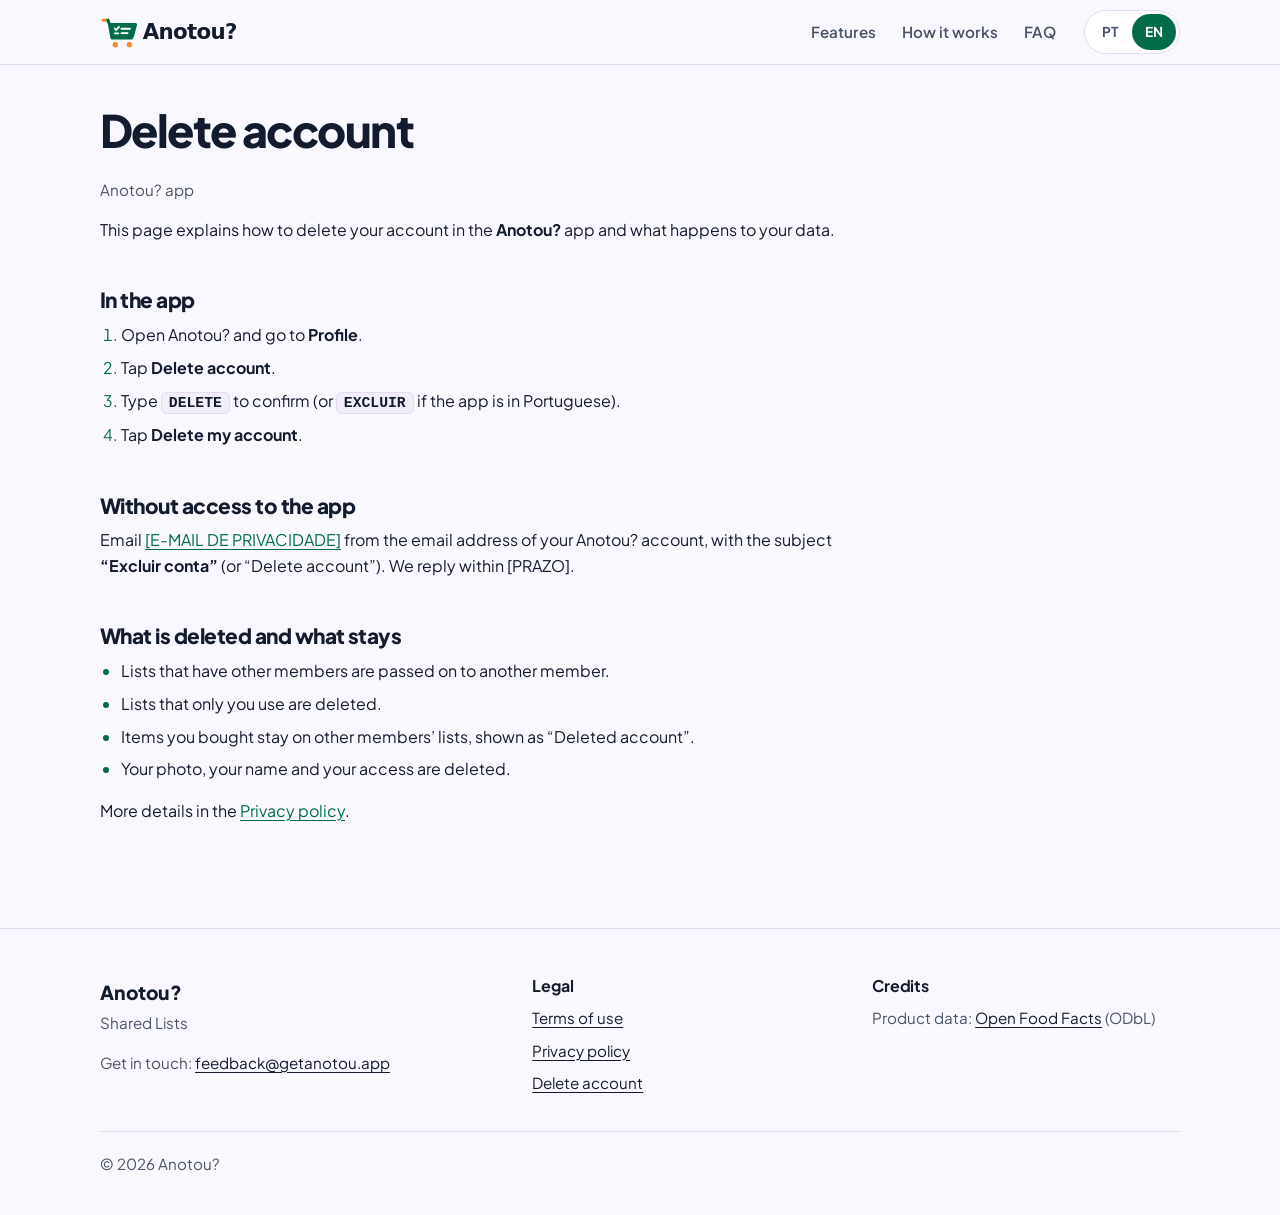
==== delete-account/index.html @ 88dbf1cd "init: first commit" ====
<!doctype html>
<html lang="pt-BR" data-lang="pt"
  data-title-pt="Excluir conta — Anotou?" data-title-en="Delete account — Anotou?"
  data-desc-pt="Como excluir sua conta do app Anotou? e o que acontece com seus dados."
  data-desc-en="How to delete your Anotou? account and what happens to your data.">
<head>
<meta charset="utf-8">
<meta name="viewport" content="width=device-width, initial-scale=1">
<title>Excluir conta — Anotou?</title>
<meta name="description" content="Como excluir sua conta do app Anotou? e o que acontece com seus dados.">
<meta name="color-scheme" content="light dark">
<meta name="theme-color" content="#FAF8FF" media="(prefers-color-scheme: light)">
<meta name="theme-color" content="#0D1322" media="(prefers-color-scheme: dark)">
<link rel="canonical" href="https://getanotou.app/delete-account/">
<link rel="icon" href="/favicon.ico" sizes="any">
<link rel="apple-touch-icon" href="../assets/app-icon.png">

<meta property="og:type" content="website">
<meta property="og:site_name" content="Anotou?">
<meta property="og:url" content="https://getanotou.app/delete-account/">
<meta property="og:title" content="Excluir conta — Anotou?">
<meta property="og:description" content="Como excluir sua conta do app Anotou? e o que acontece com seus dados.">
<meta property="og:image" content="https://getanotou.app/assets/og-image.png">
<meta property="og:image:width" content="1200">
<meta property="og:image:height" content="630">
<meta property="og:image:alt" content="Anotou? — Listas Compartilhadas / Shared Lists">
<meta property="og:locale" content="pt_BR">
<meta property="og:locale:alternate" content="en_US">
<meta name="twitter:card" content="summary_large_image">
<meta name="twitter:title" content="Excluir conta — Anotou?">
<meta name="twitter:description" content="Como excluir sua conta do app Anotou? e o que acontece com seus dados.">
<meta name="twitter:image" content="https://getanotou.app/assets/og-image.png">
<meta name="twitter:image:alt" content="Anotou? — Listas Compartilhadas / Shared Lists">

<link rel="preconnect" href="https://fonts.googleapis.com">
<link rel="preconnect" href="https://fonts.gstatic.com" crossorigin>
<link rel="stylesheet" href="https://fonts.googleapis.com/css2?family=Plus+Jakarta+Sans:wght@400;600;700;800&amp;display=swap">
<link rel="stylesheet" href="../assets/styles.css">
<script src="../assets/i18n.js"></script>
</head>
<body>
<a class="skip" href="#main"><span lang="pt-BR">Pular para o conteúdo</span><span lang="en">Skip to content</span></a>
<header class="site-header">
  <div class="wrap header-inner">
    <a class="brand" href="/" data-ph="logo">
      <picture>
        <source srcset="../assets/logo-dark.svg" media="(prefers-color-scheme: dark)">
        <img src="../assets/logo.svg" alt="Anotou?" width="140" height="36">
      </picture>
      <span class="brand-text">Anotou?</span>
    </a>
    <nav class="site-nav" aria-label="Menu" data-label-pt="Menu principal" data-label-en="Main menu">
      <ul>
        <li><a href="/#recursos"><span lang="pt-BR">Recursos</span><span lang="en">Features</span></a></li>
        <li><a href="/#como-funciona"><span lang="pt-BR">Como funciona</span><span lang="en">How it works</span></a></li>
        <li><a href="/#perguntas"><span lang="pt-BR">Perguntas</span><span lang="en">FAQ</span></a></li>
      </ul>
    </nav>
    <div class="lang-toggle" role="group" aria-label="Idioma / Language" data-label-pt="Idioma" data-label-en="Language">
      <button type="button" data-set-lang="pt" aria-pressed="true" title="Português (Brasil)">PT</button>
      <button type="button" data-set-lang="en" aria-pressed="false" title="English (US)">EN</button>
    </div>
  </div>
</header>

<main id="main" class="legal">
  <div class="wrap">
    <article class="prose" lang="pt-BR">
<h1>Excluir conta</h1>
<p class="meta">App Anotou?</p>
<p>Esta página explica como excluir sua conta do app <strong>Anotou?</strong> e o que acontece com seus dados.</p>

<h2>Pelo app</h2>
<ol>
  <li>Abra o Anotou? e vá em <strong>Perfil</strong>.</li>
  <li>Toque em <strong>Excluir conta</strong>.</li>
  <li>Digite <span class="kbd">EXCLUIR</span> para confirmar (ou <span class="kbd">DELETE</span>, se o app estiver em inglês).</li>
  <li>Toque em <strong>Excluir minha conta</strong>.</li>
</ol>

<h2>Sem acesso ao app</h2>
<p>Envie um e-mail para <a href="mailto:[E-MAIL DE PRIVACIDADE]?subject=Excluir%20conta">[E-MAIL DE PRIVACIDADE]</a> a partir do e-mail da sua conta no Anotou?, com o assunto <strong>“Excluir conta”</strong>. Respondemos em até [PRAZO].</p>

<h2>O que é apagado e o que fica</h2>
<ul>
  <li>As listas que têm outros membros passam para outro membro.</li>
  <li>As listas que só você usa são apagadas.</li>
  <li>Os itens que você comprou continuam nas listas dos outros membros, identificados como “Conta excluída”.</li>
  <li>Sua foto, seu nome e seu acesso são apagados.</li>
</ul>
<p>Mais detalhes na <a href="/privacy/">Política de privacidade</a>.</p>
    </article>
    <article class="prose" lang="en">
<h1>Delete account</h1>
<p class="meta">Anotou? app</p>
<p>This page explains how to delete your account in the <strong>Anotou?</strong> app and what happens to your data.</p>

<h2>In the app</h2>
<ol>
  <li>Open Anotou? and go to <strong>Profile</strong>.</li>
  <li>Tap <strong>Delete account</strong>.</li>
  <li>Type <span class="kbd">DELETE</span> to confirm (or <span class="kbd">EXCLUIR</span> if the app is in Portuguese).</li>
  <li>Tap <strong>Delete my account</strong>.</li>
</ol>

<h2>Without access to the app</h2>
<p>Email <a href="mailto:[E-MAIL DE PRIVACIDADE]?subject=Excluir%20conta">[E-MAIL DE PRIVACIDADE]</a> from the email address of your Anotou? account, with the subject <strong>“Excluir conta”</strong> (or “Delete account”). We reply within [PRAZO].</p>

<h2>What is deleted and what stays</h2>
<ul>
  <li>Lists that have other members are passed on to another member.</li>
  <li>Lists that only you use are deleted.</li>
  <li>Items you bought stay on other members’ lists, shown as “Deleted account”.</li>
  <li>Your photo, your name and your access are deleted.</li>
</ul>
<p>More details in the <a href="../privacy/index.html">Privacy policy</a>.</p>
    </article>
  </div>
</main>
<footer class="site-footer">
  <div class="wrap">
    <div class="footer-grid">
      <div>
        <p class="footer-brand">Anotou?</p>
        <p><span lang="pt-BR">Listas Compartilhadas</span><span lang="en">Shared Lists</span></p>
        <p><span lang="pt-BR">Fale com a gente:</span><span lang="en">Get in touch:</span> <a href="mailto:feedback@getanotou.app">feedback@getanotou.app</a></p>
      </div>
      <nav aria-label="Legal" data-label-pt="Documentos" data-label-en="Legal">
        <h2><span lang="pt-BR">Documentos</span><span lang="en">Legal</span></h2>
        <ul>
          <li><a href="../terms/index.html"><span lang="pt-BR">Termos de uso</span><span lang="en">Terms of use</span></a></li>
          <li><a href="../privacy/index.html"><span lang="pt-BR">Política de privacidade</span><span lang="en">Privacy policy</span></a></li>
          <li><a href="../delete-account/index.html"><span lang="pt-BR">Excluir conta</span><span lang="en">Delete account</span></a></li>
        </ul>
      </nav>
      <div>
        <h2><span lang="pt-BR">Créditos</span><span lang="en">Credits</span></h2>
        <p><span lang="pt-BR">Dados de produtos:</span><span lang="en">Product data:</span> <a href="https://openfoodfacts.org" rel="noopener">Open Food Facts</a> (ODbL)</p>
      </div>
    </div>
    <div class="footer-bottom">
      <p>© 2026 Anotou?</p>
    </div>
  </div>
</footer>
</body>
</html>
---- assets/styles.css ----
/* Anotou? — estilos do site (getanotou.app). CSS puro, mobile primeiro. */

:root {
  --primary: #006C49;
  --primary-light: #10B981;
  --primary-soft: #DDF3E9;
  --secondary: #9D4300;
  --secondary-soft: #FBE8DA;
  /* Laranja do logo (alça e rodas do carrinho): ajuste para o tom exato do SVG. */
  --accent: #F28C28;
  --accent-soft: #FDEBD6;
  --bg: #FAF8FF;
  --surface: #FFFFFF;
  --surface-2: #F2EFFB;
  --text: #131B2E;
  --muted: #4A5468;
  --border: #E1DDEE;
  --on-primary: #FFFFFF;
  --link: #006C49;
  --focus: #9D4300;
  --header-bg: rgba(250, 248, 255, 0.9);
  --shadow: 0 2px 4px rgba(19, 27, 46, 0.05), 0 18px 40px rgba(0, 108, 73, 0.12);
  --font: "Plus Jakarta Sans", system-ui, -apple-system, "Segoe UI", Roboto, "Helvetica Neue", Arial, sans-serif;
  color-scheme: light dark;
}

@media (prefers-color-scheme: dark) {
  :root {
    --primary: #34D399;
    --primary-light: #10B981;
    --primary-soft: #123A2D;
    --secondary: #FFB68A;
    --secondary-soft: #3A2417;
    --accent-soft: #3B2A14;
    --bg: #0D1322;
    --surface: #151C2E;
    --surface-2: #1A2236;
    --text: #EEF0F8;
    --muted: #AAB3C8;
    --border: #283149;
    --on-primary: #04261A;
    --link: #5EE0AE;
    --focus: #FFB68A;
    --header-bg: rgba(13, 19, 34, 0.9);
    --shadow: 0 2px 4px rgba(0, 0, 0, 0.3), 0 18px 40px rgba(0, 0, 0, 0.4);
  }
}

/* ---------- Base ---------- */
*, *::before, *::after { box-sizing: border-box; }
html { -webkit-text-size-adjust: 100%; text-size-adjust: 100%; }
@media (prefers-reduced-motion: no-preference) { html { scroll-behavior: smooth; } }
body {
  margin: 0;
  font-family: var(--font);
  font-size: 1rem;
  line-height: 1.6;
  color: var(--text);
  background: var(--bg);
  -webkit-font-smoothing: antialiased;
}
img { max-width: 100%; height: auto; display: block; }
a { color: var(--link); text-underline-offset: 0.18em; }
a:hover { text-decoration-thickness: 2px; }
:focus-visible { outline: 3px solid var(--focus); outline-offset: 3px; border-radius: 6px; }
h1, h2, h3 { line-height: 1.12; letter-spacing: -0.025em; margin: 0 0 0.5em; }
p { margin: 0 0 1em; }

/* ---------- Idioma: o JS define html[data-lang]; sem JS, fica o português ---------- */
html[data-lang="en"] body [lang="pt-BR"] { display: none !important; }
html:not([data-lang="en"]) body [lang="en"] { display: none !important; }

.wrap { width: 100%; max-width: 1120px; margin-inline: auto; padding-inline: 20px; }
.skip {
  position: absolute; left: 12px; top: -100px; z-index: 100;
  background: var(--primary); color: var(--on-primary);
  padding: 10px 16px; border-radius: 10px; font-weight: 700; text-decoration: none;
}
.skip:focus { top: 12px; }

/* Imagem ainda não colocada: esconde o ícone de imagem quebrada */
[data-ph].is-missing img { display: none; }

/* ---------- Topo ---------- */
.site-header {
  position: sticky; top: 0; z-index: 50;
  background: var(--header-bg);
  -webkit-backdrop-filter: saturate(160%) blur(12px);
  backdrop-filter: saturate(160%) blur(12px);
  border-bottom: 1px solid var(--border);
}
.header-inner { display: flex; flex-wrap: wrap; align-items: center; gap: 4px 16px; min-height: 64px; padding-block: 10px; }
.brand {
  display: inline-flex; align-items: center; gap: 8px; margin-right: auto;
  color: var(--text); text-decoration: none; font-weight: 800; font-size: 1.3rem; letter-spacing: -0.02em;
}
.brand img { height: 36px; width: auto; }
.brand-text { display: none; }
.brand.is-missing .brand-text { display: inline; }
.site-nav { order: 3; width: 100%; overflow-x: auto; }
.site-nav ul { display: flex; gap: 2px; list-style: none; margin: 0; padding: 0; }
.site-nav a {
  display: block; padding: 8px 12px; border-radius: 999px;
  color: var(--muted); font-weight: 600; font-size: 0.95rem; text-decoration: none; white-space: nowrap;
}
@media (max-width: 759px) { .site-nav ul { margin-left: -10px; } .site-nav a { padding: 8px 10px; font-size: 0.9rem; } }
.site-nav a:hover { color: var(--text); background: var(--surface-2); }
@media (min-width: 760px) {
  .brand { margin-right: 0; }
  .site-nav { order: 0; width: auto; margin-left: auto; }
}
.lang-toggle { display: inline-flex; padding: 3px; border: 1px solid var(--border); border-radius: 999px; background: var(--surface); }
.lang-toggle button {
  appearance: none; border: 0; background: transparent; cursor: pointer;
  font: inherit; font-weight: 700; font-size: 0.85rem; color: var(--muted);
  min-width: 44px; min-height: 36px; padding: 6px 12px; border-radius: 999px;
}
.lang-toggle button[aria-pressed="true"] { background: var(--primary); color: var(--on-primary); }

/* ---------- Herói ---------- */
.hero { padding-block: 40px 64px; overflow: hidden; }
.hero-grid { display: grid; gap: 48px; align-items: center; }
@media (min-width: 900px) {
  .hero { padding-block: 72px 104px; }
  .hero-grid { grid-template-columns: 1.15fr 0.85fr; }
}
.tagline {
  display: inline-flex; align-items: center; gap: 10px; margin: 0 0 20px;
  font-weight: 700; color: var(--secondary);
}
.tagline::before { content: ""; width: 10px; height: 10px; border-radius: 50%; background: var(--accent); }
.hero h1 { font-size: clamp(2.3rem, 7vw, 4.1rem); font-weight: 800; letter-spacing: -0.04em; max-width: 14ch; }
.lead { font-size: clamp(1.05rem, 2.2vw, 1.25rem); color: var(--muted); max-width: 34em; }
.badges { display: flex; flex-wrap: wrap; gap: 12px; list-style: none; padding: 0; margin: 32px 0 0; }
.badge {
  display: flex; flex-direction: column; justify-content: center;
  min-width: 172px; padding: 10px 18px; line-height: 1.25;
  border: 1.5px dashed var(--border); border-radius: 14px; background: var(--surface); color: var(--muted);
  cursor: default; user-select: none;
}
.badge small { font-size: 0.78rem; font-weight: 600; }
.badge strong { font-size: 1.15rem; font-weight: 800; color: var(--muted); }
.hero-visual { position: relative; display: flex; justify-content: center; isolation: isolate; }
.hero-visual::before {
  content: ""; position: absolute; z-index: -1; inset: 6% -10%;
  background: radial-gradient(closest-side, var(--primary-soft), transparent);
}

/* ---------- Capturas de tela ---------- */
.shot {
  width: 100%; max-width: 300px; margin-inline: auto;
  border-radius: 34px; overflow: hidden;
  background: var(--surface); border: 1px solid var(--border); box-shadow: var(--shadow);
}
.shot img { width: 100%; }
.shot.is-missing {
  aspect-ratio: 9 / 19.5; display: grid; place-items: center;
  background: var(--surface-2); border: 2px dashed var(--border); box-shadow: none;
}
.shot.is-missing::after { content: attr(data-ph); padding: 16px; font-size: 0.8rem; color: var(--muted); text-align: center; word-break: break-all; }
.shot-figure { margin: 0; }
.shot-figure figcaption { margin-top: 14px; text-align: center; font-weight: 600; color: var(--muted); font-size: 0.95rem; }

/* ---------- Seções ---------- */
.section { padding-block: 64px; }
@media (min-width: 900px) { .section { padding-block: 96px; } }
.section-tint { background: var(--surface-2); }
section[id] { scroll-margin-top: 120px; }
.section-head { max-width: 38rem; margin-bottom: 44px; }
.section-head h2 { font-size: clamp(1.8rem, 4.4vw, 2.6rem); font-weight: 800; }
.section-head p { font-size: 1.1rem; color: var(--muted); margin: 0; }

/* Recursos: lista em duas colunas, sem caixas */
.features-layout { display: grid; gap: 64px; }
.features { list-style: none; margin: 0; padding: 0; display: grid; gap: 0 40px; }
@media (min-width: 640px) { .features { grid-template-columns: 1fr 1fr; } }
.feature { display: grid; grid-template-columns: 44px 1fr; gap: 16px; padding-block: 22px; border-top: 1px solid var(--border); }
.feature h3 { font-size: 1.08rem; font-weight: 700; margin-bottom: 0.3em; letter-spacing: -0.01em; }
.feature p { color: var(--muted); margin: 0; }
.icon {
  display: inline-grid; place-items: center; width: 44px; height: 44px; border-radius: 12px;
  background: var(--primary-soft); color: var(--primary);
}
.icon svg { width: 22px; height: 22px; }
.feature-shots { display: grid; gap: 40px; grid-template-columns: repeat(auto-fit, minmax(220px, 280px)); justify-content: center; }

/* Como funciona: sequência numerada */
.steps { list-style: none; margin: 0; padding: 0; display: grid; gap: 32px; counter-reset: step; }
@media (min-width: 820px) { .steps { grid-template-columns: repeat(3, 1fr); gap: 40px; } }
.step { counter-increment: step; }
.step::before {
  content: counter(step); display: grid; place-items: center; width: 52px; height: 52px; margin-bottom: 20px;
  border-radius: 50%; background: var(--accent); color: #131B2E; font-weight: 800; font-size: 1.35rem;
}
.step h3 { font-size: 1.25rem; font-weight: 800; }
.step p { color: var(--muted); margin: 0; }

/* Ocasiões: três blocos com cores próprias */
.occasions { list-style: none; margin: 0; padding: 0; display: grid; gap: 16px; }
@media (min-width: 820px) { .occasions { grid-template-columns: repeat(3, 1fr); } }
.occasion { padding: 28px; border-radius: 24px; }
.occasion:nth-child(1) { background: var(--secondary-soft); }
.occasion:nth-child(2) { background: var(--accent-soft); }
.occasion:nth-child(3) { background: var(--primary-soft); }
.occasion .icon { background: var(--surface); margin-bottom: 18px; }
.occasion:nth-child(1) .icon { color: var(--secondary); }
.occasion h3 { font-size: 1.3rem; font-weight: 800; }
.occasion p { margin: 0; color: var(--text); }

/* Em breve */
.soon { display: grid; gap: 24px; padding: 28px; border: 1.5px dashed var(--border); border-radius: 24px; }
@media (min-width: 820px) { .soon { grid-template-columns: 0.8fr 1fr 1fr; align-items: start; padding: 36px; } }
.soon h2 { font-size: 1.5rem; font-weight: 800; margin: 0 0 0.3em; }
.soon-intro p { color: var(--muted); margin: 0; }
.soon-item { display: grid; grid-template-columns: 44px 1fr; gap: 16px; }
.soon-item .icon { background: var(--surface-2); color: var(--muted); }
.soon-item h3 { font-size: 1.05rem; font-weight: 700; margin-bottom: 0.25em; }
.soon-item p { color: var(--muted); margin: 0; }

/* Perguntas frequentes */
.faq { max-width: 46rem; border-top: 1px solid var(--border); }
.faq details { border-bottom: 1px solid var(--border); }
.faq summary {
  position: relative; cursor: pointer; list-style: none;
  padding: 20px 44px 20px 0; font-weight: 700; font-size: 1.08rem;
}
.faq summary::-webkit-details-marker { display: none; }
.faq summary::after {
  content: ""; position: absolute; right: 10px; top: 50%; width: 10px; height: 10px;
  border-right: 2px solid currentColor; border-bottom: 2px solid currentColor;
  transform: translateY(-70%) rotate(45deg);
}
@media (prefers-reduced-motion: no-preference) { .faq summary::after { transition: transform 0.2s ease; } }
.faq details[open] summary::after { transform: translateY(-30%) rotate(-135deg); }
.faq .answer { padding: 0 0 22px; color: var(--muted); }
.faq .answer p { margin: 0; }

/* ---------- Rodapé ---------- */
.site-footer { border-top: 1px solid var(--border); padding-block: 48px 40px; font-size: 0.95rem; color: var(--muted); }
.footer-grid { display: grid; gap: 32px; }
@media (min-width: 760px) { .footer-grid { grid-template-columns: 1.3fr 1fr 1fr; } }
.footer-brand { font-weight: 800; font-size: 1.2rem; color: var(--text); margin: 0 0 4px; }
.site-footer h2 { font-size: 1rem; font-weight: 700; color: var(--text); margin: 0 0 12px; letter-spacing: -0.01em; }
.site-footer ul { list-style: none; margin: 0; padding: 0; display: grid; gap: 8px; }
.site-footer a { color: var(--text); }
.footer-bottom {
  display: flex; flex-wrap: wrap; justify-content: space-between; gap: 8px 24px;
  margin-top: 36px; padding-top: 20px; border-top: 1px solid var(--border);
}
.footer-bottom p { margin: 0; }

/* ---------- Páginas de texto (privacidade, termos, exclusão) ---------- */
.legal { padding-block: 40px 88px; }
.prose { max-width: 46rem; }
.prose h1 { font-size: clamp(2rem, 5vw, 2.8rem); font-weight: 800; letter-spacing: -0.035em; }
.prose h2 { font-size: 1.3rem; font-weight: 800; margin-top: 2.2em; }
.prose h3 { font-size: 1.08rem; font-weight: 700; margin-top: 1.6em; }
.prose ul, .prose ol { padding-left: 1.3em; margin: 0 0 1em; }
.prose li { margin-bottom: 0.45em; }
.prose li::marker { color: var(--primary); }
.meta { color: var(--muted); font-size: 0.95rem; }
.callout { margin: 1.5em 0; padding: 18px 20px; border-radius: 14px; background: var(--surface-2); border-left: 4px solid var(--primary); }
.callout p:last-child { margin-bottom: 0; }
.kbd {
  font-family: ui-monospace, SFMono-Regular, Menlo, Consolas, monospace; font-weight: 700; font-size: 0.92em;
  padding: 2px 7px; border-radius: 6px; background: var(--surface-2); border: 1px solid var(--border);
}

/* ---------- 404 ---------- */
.notfound { min-height: 62vh; display: grid; place-items: center; text-align: center; padding-block: 64px; }
.notfound .big { font-size: clamp(4.5rem, 16vw, 8rem); font-weight: 800; letter-spacing: -0.05em; line-height: 1; color: var(--primary); margin: 0 0 12px; }
.notfound p { color: var(--muted); }
.btn {
  display: inline-flex; align-items: center; justify-content: center; min-height: 48px; padding: 12px 24px;
  border-radius: 999px; background: var(--primary); color: var(--on-primary); font-weight: 700; text-decoration: none;
}
.btn:hover { text-decoration: underline; }
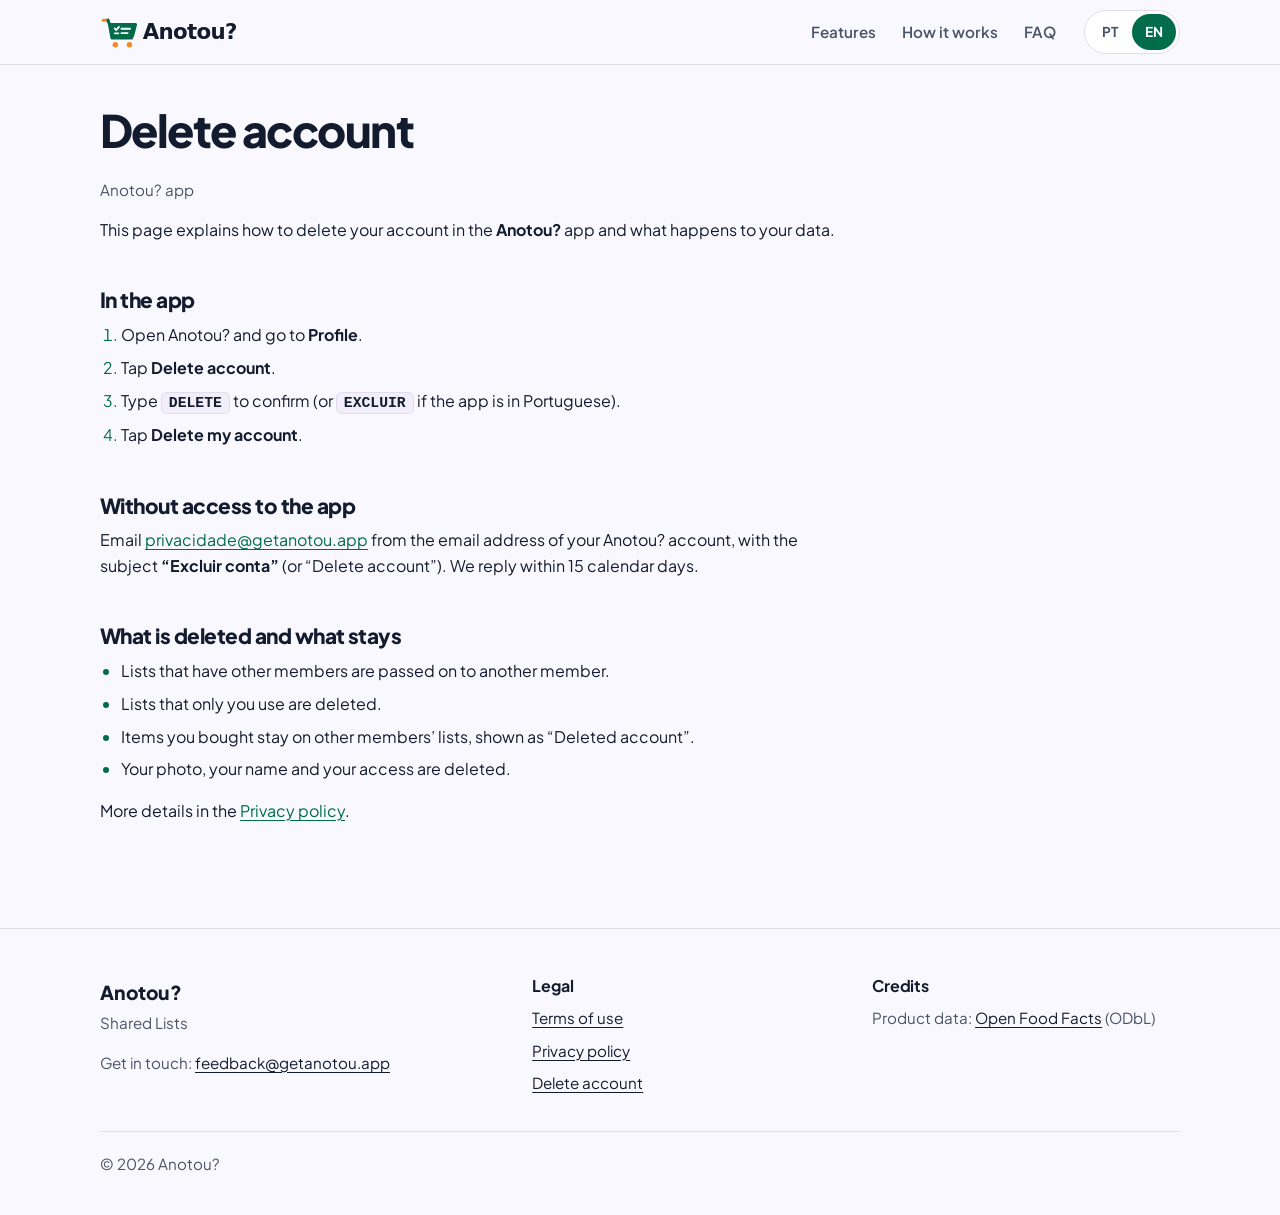
==== commit 8955e873: "feat: new updates" ====
--- a/delete-account/index.html
+++ b/delete-account/index.html
@@ -12,7 +12,7 @@
 <meta name="theme-color" content="#FAF8FF" media="(prefers-color-scheme: light)">
 <meta name="theme-color" content="#0D1322" media="(prefers-color-scheme: dark)">
 <link rel="canonical" href="https://getanotou.app/delete-account/">
-<link rel="icon" href="/favicon.ico" sizes="any">
+<link rel="icon" href="../favicon.ico" sizes="any">
 <link rel="apple-touch-icon" href="../assets/app-icon.png">
 
 <meta property="og:type" content="website">
@@ -42,18 +42,18 @@
 <a class="skip" href="#main"><span lang="pt-BR">Pular para o conteúdo</span><span lang="en">Skip to content</span></a>
 <header class="site-header">
   <div class="wrap header-inner">
-    <a class="brand" href="/" data-ph="logo">
+    <a class="brand" href="../" data-ph="logo">
       <picture>
         <source srcset="../assets/logo-dark.svg" media="(prefers-color-scheme: dark)">
-        <img src="../assets/logo.svg" alt="Anotou?" width="140" height="36">
+        <img src="../assets/logo.svg" alt="Anotou?" width="152" height="36">
       </picture>
       <span class="brand-text">Anotou?</span>
     </a>
     <nav class="site-nav" aria-label="Menu" data-label-pt="Menu principal" data-label-en="Main menu">
       <ul>
-        <li><a href="/#recursos"><span lang="pt-BR">Recursos</span><span lang="en">Features</span></a></li>
-        <li><a href="/#como-funciona"><span lang="pt-BR">Como funciona</span><span lang="en">How it works</span></a></li>
-        <li><a href="/#perguntas"><span lang="pt-BR">Perguntas</span><span lang="en">FAQ</span></a></li>
+        <li><a href="../#features"><span lang="pt-BR">Recursos</span><span lang="en">Features</span></a></li>
+        <li><a href="../#how-it-works"><span lang="pt-BR">Como funciona</span><span lang="en">How it works</span></a></li>
+        <li><a href="../#faq"><span lang="pt-BR">Perguntas</span><span lang="en">FAQ</span></a></li>
       </ul>
     </nav>
     <div class="lang-toggle" role="group" aria-label="Idioma / Language" data-label-pt="Idioma" data-label-en="Language">
@@ -79,7 +79,7 @@
 </ol>
 
 <h2>Sem acesso ao app</h2>
-<p>Envie um e-mail para <a href="mailto:[E-MAIL DE PRIVACIDADE]?subject=Excluir%20conta">[E-MAIL DE PRIVACIDADE]</a> a partir do e-mail da sua conta no Anotou?, com o assunto <strong>“Excluir conta”</strong>. Respondemos em até [PRAZO].</p>
+<p>Envie um e-mail para <a href="mailto:privacidade@getanotou.app?subject=Excluir%20conta">privacidade@getanotou.app</a> a partir do e-mail da sua conta no Anotou?, com o assunto <strong>“Excluir conta”</strong>. Respondemos em até 15 dias corridos.</p>
 
 <h2>O que é apagado e o que fica</h2>
 <ul>
@@ -88,7 +88,7 @@
   <li>Os itens que você comprou continuam nas listas dos outros membros, identificados como “Conta excluída”.</li>
   <li>Sua foto, seu nome e seu acesso são apagados.</li>
 </ul>
-<p>Mais detalhes na <a href="/privacy/">Política de privacidade</a>.</p>
+<p>Mais detalhes na <a href="../privacy/">Política de privacidade</a>.</p>
     </article>
     <article class="prose" lang="en">
 <h1>Delete account</h1>
@@ -104,7 +104,7 @@
 </ol>
 
 <h2>Without access to the app</h2>
-<p>Email <a href="mailto:[E-MAIL DE PRIVACIDADE]?subject=Excluir%20conta">[E-MAIL DE PRIVACIDADE]</a> from the email address of your Anotou? account, with the subject <strong>“Excluir conta”</strong> (or “Delete account”). We reply within [PRAZO].</p>
+<p>Email <a href="mailto:privacidade@getanotou.app?subject=Excluir%20conta">privacidade@getanotou.app</a> from the email address of your Anotou? account, with the subject <strong>“Excluir conta”</strong> (or “Delete account”). We reply within 15 calendar days.</p>
 
 <h2>What is deleted and what stays</h2>
 <ul>
@@ -113,7 +113,7 @@
   <li>Items you bought stay on other members’ lists, shown as “Deleted account”.</li>
   <li>Your photo, your name and your access are deleted.</li>
 </ul>
-<p>More details in the <a href="../privacy/index.html">Privacy policy</a>.</p>
+<p>More details in the <a href="../privacy/">Privacy policy</a>.</p>
     </article>
   </div>
 </main>
@@ -128,9 +128,9 @@
       <nav aria-label="Legal" data-label-pt="Documentos" data-label-en="Legal">
         <h2><span lang="pt-BR">Documentos</span><span lang="en">Legal</span></h2>
         <ul>
-          <li><a href="../terms/index.html"><span lang="pt-BR">Termos de uso</span><span lang="en">Terms of use</span></a></li>
-          <li><a href="../privacy/index.html"><span lang="pt-BR">Política de privacidade</span><span lang="en">Privacy policy</span></a></li>
-          <li><a href="../delete-account/index.html"><span lang="pt-BR">Excluir conta</span><span lang="en">Delete account</span></a></li>
+          <li><a href="../terms/"><span lang="pt-BR">Termos de uso</span><span lang="en">Terms of use</span></a></li>
+          <li><a href="../privacy/"><span lang="pt-BR">Política de privacidade</span><span lang="en">Privacy policy</span></a></li>
+          <li><a href="../delete-account/"><span lang="pt-BR">Excluir conta</span><span lang="en">Delete account</span></a></li>
         </ul>
       </nav>
       <div>
--- a/assets/styles.css
+++ b/assets/styles.css
@@ -1,4 +1,4 @@
-/* Anotou? — estilos do site (getanotou.app). CSS puro, mobile primeiro. */
+/* Anotou? — site styles (getanotou.app). Plain CSS, mobile first. */
 
 :root {
   --primary: #006C49;
@@ -6,7 +6,7 @@
   --primary-soft: #DDF3E9;
   --secondary: #9D4300;
   --secondary-soft: #FBE8DA;
-  /* Laranja do logo (alça e rodas do carrinho): ajuste para o tom exato do SVG. */
+  /* Logo orange (cart handle and wheels): adjust to the exact SVG tone. */
   --accent: #F28C28;
   --accent-soft: #FDEBD6;
   --bg: #FAF8FF;
@@ -66,7 +66,7 @@
 h1, h2, h3 { line-height: 1.12; letter-spacing: -0.025em; margin: 0 0 0.5em; }
 p { margin: 0 0 1em; }
 
-/* ---------- Idioma: o JS define html[data-lang]; sem JS, fica o português ---------- */
+/* ---------- Language: JS sets html[data-lang]; without JS, Portuguese is shown ---------- */
 html[data-lang="en"] body [lang="pt-BR"] { display: none !important; }
 html:not([data-lang="en"]) body [lang="en"] { display: none !important; }
 
@@ -78,10 +78,10 @@
 }
 .skip:focus { top: 12px; }
 
-/* Imagem ainda não colocada: esconde o ícone de imagem quebrada */
+/* Image not added yet: hide the broken-image icon */
 [data-ph].is-missing img { display: none; }
 
-/* ---------- Topo ---------- */
+/* ---------- Header ---------- */
 .site-header {
   position: sticky; top: 0; z-index: 50;
   background: var(--header-bg);
@@ -117,7 +117,7 @@
 }
 .lang-toggle button[aria-pressed="true"] { background: var(--primary); color: var(--on-primary); }
 
-/* ---------- Herói ---------- */
+/* ---------- Hero ---------- */
 .hero { padding-block: 40px 64px; overflow: hidden; }
 .hero-grid { display: grid; gap: 48px; align-items: center; }
 @media (min-width: 900px) {
@@ -146,7 +146,7 @@
   background: radial-gradient(closest-side, var(--primary-soft), transparent);
 }
 
-/* ---------- Capturas de tela ---------- */
+/* ---------- Screenshots ---------- */
 .shot {
   width: 100%; max-width: 300px; margin-inline: auto;
   border-radius: 34px; overflow: hidden;
@@ -161,7 +161,7 @@
 .shot-figure { margin: 0; }
 .shot-figure figcaption { margin-top: 14px; text-align: center; font-weight: 600; color: var(--muted); font-size: 0.95rem; }
 
-/* ---------- Seções ---------- */
+/* ---------- Sections ---------- */
 .section { padding-block: 64px; }
 @media (min-width: 900px) { .section { padding-block: 96px; } }
 .section-tint { background: var(--surface-2); }
@@ -170,7 +170,7 @@
 .section-head h2 { font-size: clamp(1.8rem, 4.4vw, 2.6rem); font-weight: 800; }
 .section-head p { font-size: 1.1rem; color: var(--muted); margin: 0; }
 
-/* Recursos: lista em duas colunas, sem caixas */
+/* Features: two-column list, no boxes */
 .features-layout { display: grid; gap: 64px; }
 .features { list-style: none; margin: 0; padding: 0; display: grid; gap: 0 40px; }
 @media (min-width: 640px) { .features { grid-template-columns: 1fr 1fr; } }
@@ -184,7 +184,7 @@
 .icon svg { width: 22px; height: 22px; }
 .feature-shots { display: grid; gap: 40px; grid-template-columns: repeat(auto-fit, minmax(220px, 280px)); justify-content: center; }
 
-/* Como funciona: sequência numerada */
+/* How it works: numbered steps */
 .steps { list-style: none; margin: 0; padding: 0; display: grid; gap: 32px; counter-reset: step; }
 @media (min-width: 820px) { .steps { grid-template-columns: repeat(3, 1fr); gap: 40px; } }
 .step { counter-increment: step; }
@@ -195,7 +195,7 @@
 .step h3 { font-size: 1.25rem; font-weight: 800; }
 .step p { color: var(--muted); margin: 0; }
 
-/* Ocasiões: três blocos com cores próprias */
+/* Occasions: three blocks with their own colors */
 .occasions { list-style: none; margin: 0; padding: 0; display: grid; gap: 16px; }
 @media (min-width: 820px) { .occasions { grid-template-columns: repeat(3, 1fr); } }
 .occasion { padding: 28px; border-radius: 24px; }
@@ -207,7 +207,7 @@
 .occasion h3 { font-size: 1.3rem; font-weight: 800; }
 .occasion p { margin: 0; color: var(--text); }
 
-/* Em breve */
+/* Coming soon */
 .soon { display: grid; gap: 24px; padding: 28px; border: 1.5px dashed var(--border); border-radius: 24px; }
 @media (min-width: 820px) { .soon { grid-template-columns: 0.8fr 1fr 1fr; align-items: start; padding: 36px; } }
 .soon h2 { font-size: 1.5rem; font-weight: 800; margin: 0 0 0.3em; }
@@ -217,7 +217,7 @@
 .soon-item h3 { font-size: 1.05rem; font-weight: 700; margin-bottom: 0.25em; }
 .soon-item p { color: var(--muted); margin: 0; }
 
-/* Perguntas frequentes */
+/* FAQ */
 .faq { max-width: 46rem; border-top: 1px solid var(--border); }
 .faq details { border-bottom: 1px solid var(--border); }
 .faq summary {
@@ -235,7 +235,7 @@
 .faq .answer { padding: 0 0 22px; color: var(--muted); }
 .faq .answer p { margin: 0; }
 
-/* ---------- Rodapé ---------- */
+/* ---------- Footer ---------- */
 .site-footer { border-top: 1px solid var(--border); padding-block: 48px 40px; font-size: 0.95rem; color: var(--muted); }
 .footer-grid { display: grid; gap: 32px; }
 @media (min-width: 760px) { .footer-grid { grid-template-columns: 1.3fr 1fr 1fr; } }
@@ -249,7 +249,7 @@
 }
 .footer-bottom p { margin: 0; }
 
-/* ---------- Páginas de texto (privacidade, termos, exclusão) ---------- */
+/* ---------- Text pages (privacy, terms, account deletion) ---------- */
 .legal { padding-block: 40px 88px; }
 .prose { max-width: 46rem; }
 .prose h1 { font-size: clamp(2rem, 5vw, 2.8rem); font-weight: 800; letter-spacing: -0.035em; }
@@ -275,3 +275,200 @@
   border-radius: 999px; background: var(--primary); color: var(--on-primary); font-weight: 700; text-decoration: none;
 }
 .btn:hover { text-decoration: underline; }
+
+/* ---------- App screens drawn in HTML (hero demo and Features section) ---------- */
+/* Colors sampled from the real app screens; the dark theme follows the site's. */
+.phone-screen {
+  --a-bg: #FAF8FF; --a-surface: #FFFFFF; --a-cont: #EAEDFF; --a-chip: #E2E7FF; --a-cb: #DAE2FD;
+  --a-line: #BBCABF; --a-line-2: #6C7A71; --a-text: #131B2E; --a-muted: #3C4A42;
+  --a-green: #006C49; --a-green-2: #10B981; --a-on-green: #00422B;
+  --a-warn-bg: #FEF3C7; --a-warn: #78350F; --a-warn-ic: #B45309; --a-orange: #FD761A;
+}
+@media (prefers-color-scheme: dark) {
+  .phone-screen {
+    --a-bg: #0F1424; --a-surface: #181E31; --a-cont: #1F2740; --a-chip: #28314D; --a-cb: #2C3655;
+    --a-line: #3A4A42; --a-line-2: #8B978F; --a-text: #E6E8F4; --a-muted: #BBCABF;
+    --a-green: #4EDEA3; --a-green-2: #10B981; --a-on-green: #00281A;
+    --a-warn-bg: #3A2E10; --a-warn: #FCD9A0; --a-warn-ic: #F59E0B; --a-orange: #FD761A;
+  }
+}
+.demo { width: 100%; max-width: 330px; margin-inline: auto; }
+.phone {
+  position: relative; width: 100%; max-width: 330px; margin-inline: auto; border-radius: 48px; padding: 10px;
+  background: #131B2E; box-shadow: var(--shadow), inset 0 0 0 2px rgba(255, 255, 255, 0.08);
+}
+.phone::before {
+  content: ""; position: absolute; z-index: 3; top: 21px; left: 50%; transform: translateX(-50%);
+  width: 86px; height: 24px; border-radius: 999px; background: #05070D;
+}
+.phone-screen {
+  position: relative; display: flex; flex-direction: column; overflow: hidden; height: 650px; border-radius: 38px;
+  background: var(--a-bg); color: var(--a-text); font-size: 13px; line-height: 1.3; text-align: left;
+}
+.phone-screen p { margin: 0; }
+.phone-screen svg { display: block; width: 20px; height: 20px; flex: none; }
+.phone-screen button {
+  appearance: none; font: inherit; color: inherit; text-align: inherit; background: none; border: 0; padding: 0; cursor: pointer;
+}
+.demo-nojs { margin: auto !important; padding: 24px; text-align: center; color: var(--a-muted); }
+
+/* status bar and app header */
+.sb { display: flex; justify-content: space-between; align-items: center; padding: 16px 26px 0 30px; height: 42px; flex: none; }
+.sb-time { font-weight: 700; font-size: 14px; }
+.sb-icons { display: flex; align-items: center; gap: 5px; }
+.sb-icons svg:nth-child(1) { width: 20px; height: 8px; }
+.sb-icons svg:nth-child(2) { width: 15px; height: 15px; }
+.sb-icons svg:nth-child(3) { width: 22px; height: 11px; }
+.ah { display: flex; align-items: center; gap: 4px; padding: 8px 12px 8px 6px; border-bottom: 1px solid var(--a-line); flex: none; }
+.ah-t { flex: 1; min-width: 0; padding-left: 6px; }
+.ah-t-pad { padding-left: 10px; }
+.ah-name { font-weight: 800; font-size: 17px; letter-spacing: -0.02em; }
+.ah-sub { color: var(--a-muted); font-size: 12.5px; }
+.ah-center .ah-title { flex: 1; text-align: center; font-weight: 800; font-size: 17px; }
+.ib { position: relative; display: inline-grid; place-items: center; width: 34px; height: 34px; border-radius: 50%; color: var(--a-text); flex: none; }
+button.ib:hover { background: var(--a-chip); }
+.ib-sm svg { width: 18px; height: 18px; }
+.bell-dot { position: absolute; top: 6px; right: 7px; width: 8px; height: 8px; border-radius: 50%; background: var(--a-orange); box-shadow: 0 0 0 2px var(--a-bg); }
+.av {
+  display: inline-grid; place-items: center; width: 26px; height: 26px; border-radius: 50%; flex: none;
+  background: var(--a-chip); color: var(--a-muted); font-weight: 700; font-size: 11px;
+}
+.av-sm { width: 22px; height: 22px; font-size: 10px; }
+.av-lg { width: 34px; height: 34px; font-size: 14px; font-weight: 500; margin-left: 2px; }
+.av-xl { width: 38px; height: 38px; font-size: 15px; font-weight: 500; }
+
+/* scrollable area */
+.as { flex: 1; overflow-y: auto; padding: 14px 14px 80px; overscroll-behavior: contain; scrollbar-width: none; }
+.as::-webkit-scrollbar { display: none; }
+.card { background: var(--a-surface); border-radius: 18px; padding: 12px 14px; margin-bottom: 12px; }
+
+/* list screen */
+.lt { display: flex; align-items: center; gap: 10px; margin-bottom: 12px; }
+.lt-ic { display: inline-grid; place-items: center; width: 40px; height: 40px; border-radius: 50%; background: var(--a-green-2); color: var(--a-on-green); flex: none; }
+.lt-ic svg { width: 22px; height: 22px; }
+.lt-name { flex: 1; font-weight: 800; font-size: 18px; letter-spacing: -0.02em; line-height: 1.2; }
+.members { display: flex; gap: 4px; padding: 10px 12px; }
+.st-h { font-weight: 800; font-size: 14.5px; margin-bottom: 6px !important; }
+.st-row, .lc-row { display: flex; justify-content: space-between; align-items: baseline; gap: 8px; }
+.st-row { font-size: 14px; color: var(--a-muted); margin-bottom: 8px !important; }
+.st-row strong, .lc-row strong { color: var(--a-text); font-weight: 800; }
+.st-row strong { font-size: 15px; }
+.pbar { height: 6px; border-radius: 999px; background: var(--a-cont); overflow: hidden; }
+.card .pbar { background: var(--a-cont); }
+.pbar span { display: block; height: 100%; border-radius: inherit; background: var(--a-green-2); }
+.st-left { color: var(--a-muted); font-size: 12px; margin: 8px 0 6px !important; }
+.st-money { display: flex; justify-content: space-between; gap: 8px; }
+.st-money p { display: grid; color: var(--a-muted); font-size: 12px; }
+.st-money p.r { text-align: right; }
+.st-money span { font-size: 15px; color: var(--a-text); }
+.st-money .green { color: var(--a-green); }
+.quick { display: flex; align-items: center; gap: 10px; color: var(--a-muted); padding: 14px; }
+.quick .q-plus svg { width: 18px; height: 18px; }
+.q-ph { flex: 1; min-width: 0; white-space: nowrap; overflow: hidden; text-overflow: ellipsis; font-size: 14px; }
+.cat { display: flex; align-items: center; gap: 8px; margin: 16px 0 6px !important; font-weight: 800; font-size: 14px; }
+.cat-e { font-size: 16px; }
+.items { list-style: none; margin: 0; padding: 0; }
+.item { display: flex; align-items: flex-start; gap: 12px; width: 100%; padding: 8px 6px; margin-inline: -6px; border-radius: 14px; }
+button.item:hover { background: var(--a-cont); }
+.cb {
+  display: grid; place-items: center; width: 22px; height: 22px; margin-top: 2px; flex: none;
+  border-radius: 6px; background: var(--a-cb); border: 1.5px solid var(--a-line-2); color: #FFFFFF;
+}
+.cb svg { width: 15px; height: 15px; }
+.item.is-bought .cb { background: #006C49; border-color: #006C49; }
+.it-main { flex: 1; min-width: 0; display: grid; justify-items: start; }
+.it-name { font-size: 16px; line-height: 1.25; }
+.item.is-bought .it-name { text-decoration: line-through; color: var(--a-muted); }
+.it-q { color: var(--a-muted); font-size: 13px; }
+.chip {
+  display: inline-flex; align-items: center; gap: 5px; margin-top: 5px; padding: 3px 10px; border-radius: 999px;
+  background: var(--a-cont); color: var(--a-muted); font-size: 11.5px; font-weight: 700;
+}
+.chip svg { width: 13px; height: 13px; }
+.chip-on { background: var(--a-green-2); color: var(--a-on-green); }
+.it-paid { display: grid; justify-items: end; font-size: 11.5px; font-weight: 700; color: var(--a-muted); }
+.it-paid span { font-size: 15px; font-weight: 500; color: var(--a-green); }
+.fab {
+  position: absolute; display: grid; place-items: center; width: 50px; height: 50px; border-radius: 16px;
+  color: #FFFFFF; box-shadow: 0 6px 16px rgba(19, 27, 46, 0.25);
+}
+.fab svg { width: 22px; height: 22px; }
+.fab-green { right: 16px; bottom: 22px; background: #006C49; }
+
+/* home screen */
+.hi { font-weight: 800; font-size: 20px; letter-spacing: -0.02em; }
+.hi-sub { color: var(--a-muted); font-size: 14px; margin: 2px 0 12px !important; }
+.chips { display: flex; gap: 8px; margin: 0 -14px 16px 0; overflow: hidden; }
+.fchip { flex: none; padding: 9px 14px; border-radius: 999px; background: var(--a-chip); color: var(--a-muted); font-weight: 700; font-size: 13px; white-space: nowrap; }
+.fchip.is-on { background: var(--a-green-2); color: var(--a-on-green); }
+.rec { display: flex; align-items: center; gap: 8px; font-weight: 800; font-size: 15px; margin-bottom: 10px !important; }
+.rec span { color: var(--a-muted); }
+.rec svg { color: var(--a-muted); }
+.lc {
+  display: grid; gap: 8px; width: 100%; padding: 14px; margin-bottom: 12px; border-radius: 18px;
+  background: var(--a-cont); border: 1px solid var(--a-line);
+}
+button.lc:hover { border-color: var(--a-green-2); }
+.lc-top { display: flex; align-items: center; gap: 10px; }
+.lc-name { flex: 1; font-weight: 800; font-size: 16px; letter-spacing: -0.01em; }
+.lc .pbar { background: var(--a-chip); }
+.lc-row { font-size: 12.5px; color: var(--a-muted); }
+.lc-av { display: flex; gap: 4px; }
+.warn {
+  display: flex; align-items: center; gap: 8px; padding: 7px 12px; border-radius: 999px;
+  background: var(--a-warn-bg); color: var(--a-warn); font-size: 12.5px;
+}
+.warn svg { width: 16px; height: 16px; color: var(--a-warn-ic); }
+.arch { display: flex; align-items: center; gap: 10px; padding: 10px 12px; border-radius: 18px; background: var(--a-cont); font-size: 15px; opacity: 0.85; }
+.arch > span:nth-child(2) { flex: 1; }
+.arch-ic { display: inline-grid; place-items: center; width: 34px; height: 34px; border-radius: 50%; background: var(--a-chip); }
+.arch-ic svg { width: 18px; height: 18px; }
+.scr-home .as { padding-bottom: 20px; }
+.nav { position: relative; display: flex; justify-content: space-around; align-items: center; padding: 8px 0 18px; background: var(--a-bg); flex: none; }
+.nav-i { display: grid; justify-items: center; gap: 2px; font-size: 11.5px; font-weight: 700; color: var(--a-muted); }
+.nav-i svg { width: 22px; height: 22px; }
+.nav-i.is-on { color: var(--a-green); }
+.fab-orange { position: static; margin-top: -34px; background: var(--a-orange); }
+
+/* activity screen */
+.as-feed { padding-top: 6px; }
+.day { color: var(--a-muted); font-weight: 700; font-size: 13px; margin: 14px 0 6px !important; }
+.ev { display: flex; align-items: flex-start; gap: 12px; padding: 8px 0; }
+.ev-t { flex: 1; display: grid; gap: 2px; padding-top: 1px; }
+.ev-l { font-size: 15px; line-height: 1.3; }
+.ev-l strong { font-weight: 600; }
+.ev-s { color: var(--a-muted); font-size: 12.5px; }
+.ev-dot { width: 8px; height: 8px; border-radius: 50%; background: #006C49; margin-top: 6px; flex: none; }
+
+/* in-phone toast */
+.app-toast {
+  position: absolute; z-index: 4; left: 22px; right: 22px; bottom: 96px; display: flex; align-items: center; gap: 10px;
+  padding: 10px 12px; border-radius: 14px; background: #131B2E; color: #FFFFFF; font-size: 13px; line-height: 1.3;
+  box-shadow: 0 8px 24px rgba(0, 0, 0, 0.25); opacity: 0; transform: translateY(8px); pointer-events: none;
+}
+.app-toast .av { background: #2C3655; color: #E6E8F4; }
+.app-toast.is-on { opacity: 1; transform: none; }
+.demo-hint { margin: 16px 0 0; text-align: center; font-size: 0.88rem; color: var(--muted); }
+.demo-reset {
+  appearance: none; border: 0; background: none; padding: 4px; margin-left: 4px; cursor: pointer;
+  font: inherit; font-weight: 700; color: var(--link); text-decoration: underline; text-underline-offset: 0.18em;
+}
+.demo:not(.is-live) .demo-reset { display: none; }
+
+/* static screens in the Features section */
+.phone-static { width: 330px; max-width: none; zoom: 0.82; }
+
+@media (prefers-color-scheme: dark) {
+  .phone { background: #05080F; box-shadow: var(--shadow), inset 0 0 0 2px rgba(255, 255, 255, 0.14); }
+  .item.is-bought .cb { background: #10B981; border-color: #10B981; color: #00281A; }
+  .ev-dot { background: #4EDEA3; }
+  .fab-green { background: #10B981; color: #00281A; }
+  .app-toast { background: #EEF0F8; color: #131B2E; }
+  .app-toast .av { background: #DAE2FD; color: #3C4A42; }
+}
+@media (prefers-reduced-motion: no-preference) {
+  .app-toast { transition: opacity 0.25s ease, transform 0.25s ease; }
+  .pbar span { transition: width 0.4s ease; }
+  .item.is-new { animation: demo-pop 1.4s ease; }
+  @keyframes demo-pop { 0% { background: var(--a-chip); } 100% { background: transparent; } }
+}
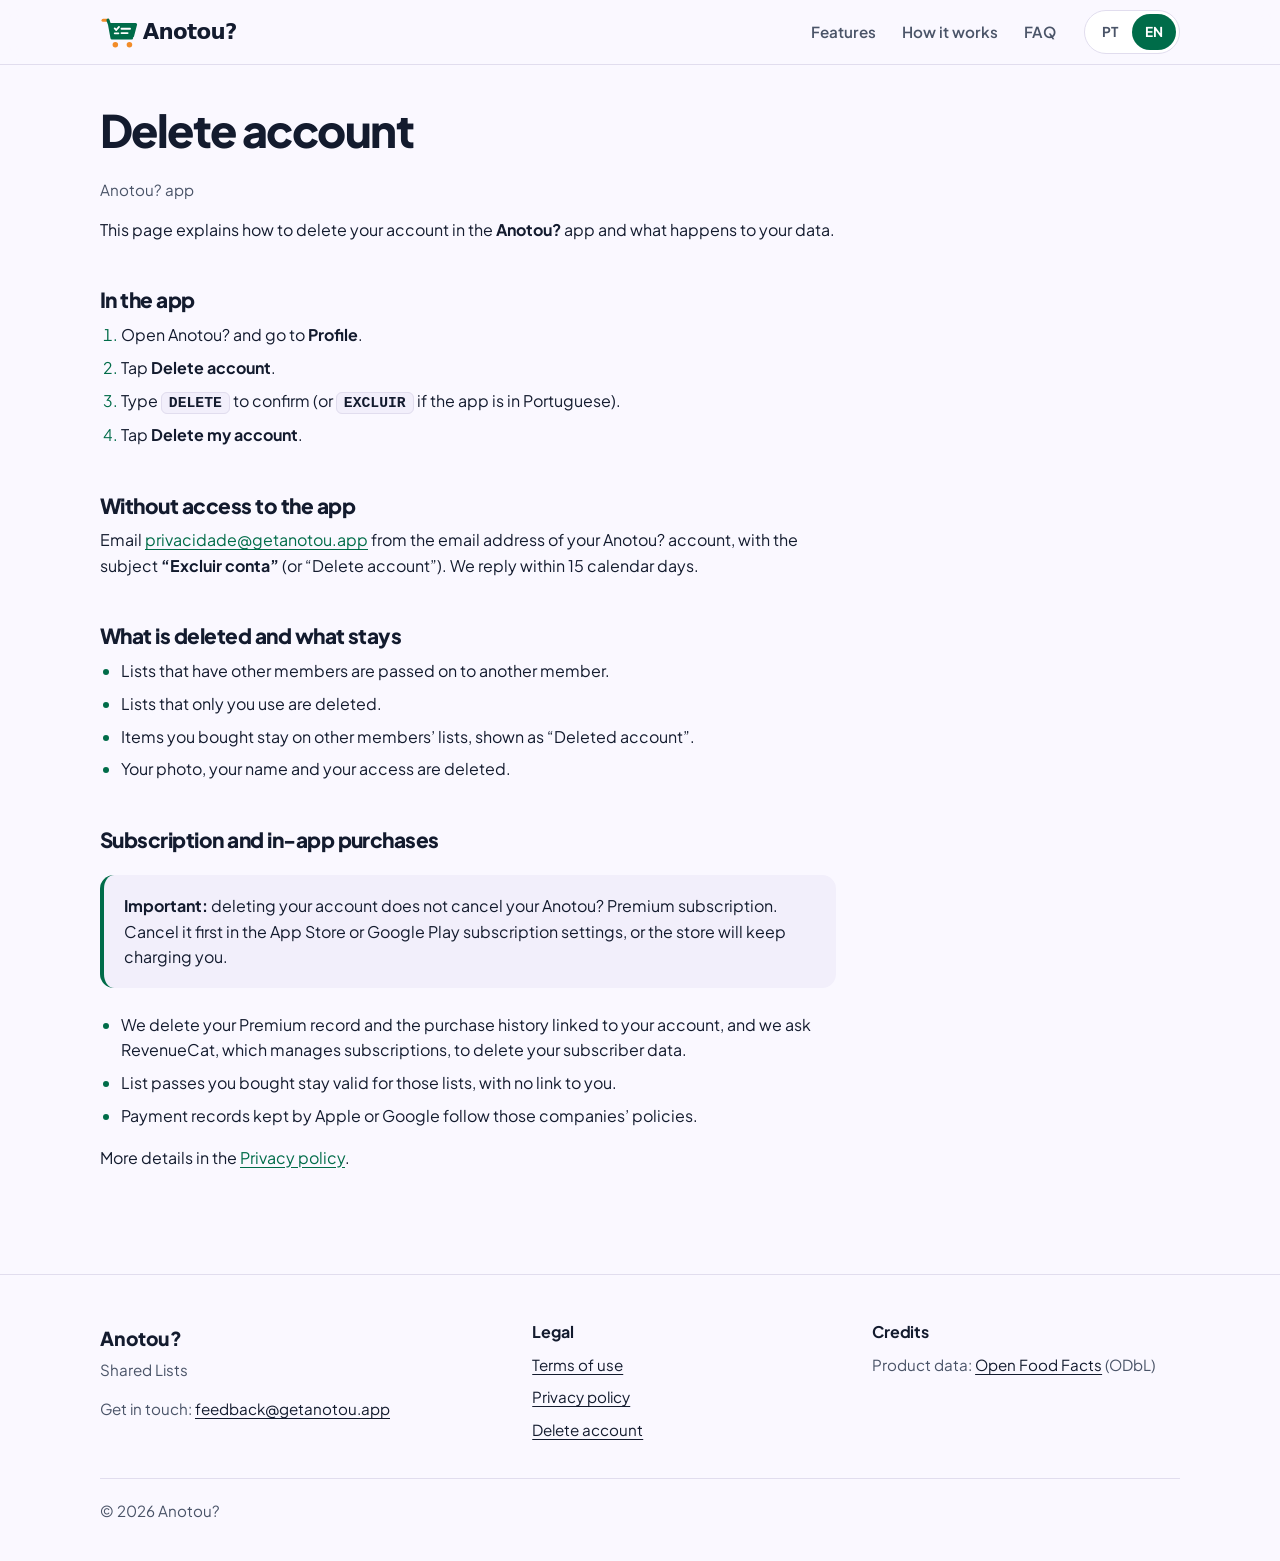
==== commit ac385e9b: "feat(style): updates Privacy and terms updated" ====
--- a/delete-account/index.html
+++ b/delete-account/index.html
@@ -88,6 +88,14 @@
   <li>Os itens que você comprou continuam nas listas dos outros membros, identificados como “Conta excluída”.</li>
   <li>Sua foto, seu nome e seu acesso são apagados.</li>
 </ul>
+
+<h2>Assinatura e compras no app</h2>
+<div class="callout"><p><strong>Importante:</strong> excluir a conta não cancela a assinatura do Anotou? Premium. Cancele antes nas configurações de assinaturas da App Store ou do Google Play, senão a loja continua cobrando.</p></div>
+<ul>
+  <li>Apagamos o registro do seu Premium e o histórico de compras vinculado à sua conta, e pedimos ao RevenueCat, que gerencia as assinaturas, que exclua seus dados de assinante.</li>
+  <li>Os passes de lista que você comprou continuam valendo para as listas, sem nenhum vínculo com você.</li>
+  <li>Os registros de pagamento mantidos pela Apple ou pelo Google seguem as políticas dessas empresas.</li>
+</ul>
 <p>Mais detalhes na <a href="../privacy/">Política de privacidade</a>.</p>
     </article>
     <article class="prose" lang="en">
@@ -112,6 +120,14 @@
   <li>Lists that only you use are deleted.</li>
   <li>Items you bought stay on other members’ lists, shown as “Deleted account”.</li>
   <li>Your photo, your name and your access are deleted.</li>
+</ul>
+
+<h2>Subscription and in-app purchases</h2>
+<div class="callout"><p><strong>Important:</strong> deleting your account does not cancel your Anotou? Premium subscription. Cancel it first in the App Store or Google Play subscription settings, or the store will keep charging you.</p></div>
+<ul>
+  <li>We delete your Premium record and the purchase history linked to your account, and we ask RevenueCat, which manages subscriptions, to delete your subscriber data.</li>
+  <li>List passes you bought stay valid for those lists, with no link to you.</li>
+  <li>Payment records kept by Apple or Google follow those companies’ policies.</li>
 </ul>
 <p>More details in the <a href="../privacy/">Privacy policy</a>.</p>
     </article>
--- a/assets/styles.css
+++ b/assets/styles.css
@@ -472,3 +472,7 @@
   .item.is-new { animation: demo-pop 1.4s ease; }
   @keyframes demo-pop { 0% { background: var(--a-chip); } 100% { background: transparent; } }
 }
+
+/* Premium block (reuses the old "coming soon" layout with a solid border) */
+.soon.is-premium { border-style: solid; background: var(--surface); }
+.soon.is-premium .soon-item .icon { background: var(--primary-soft); color: var(--primary); }
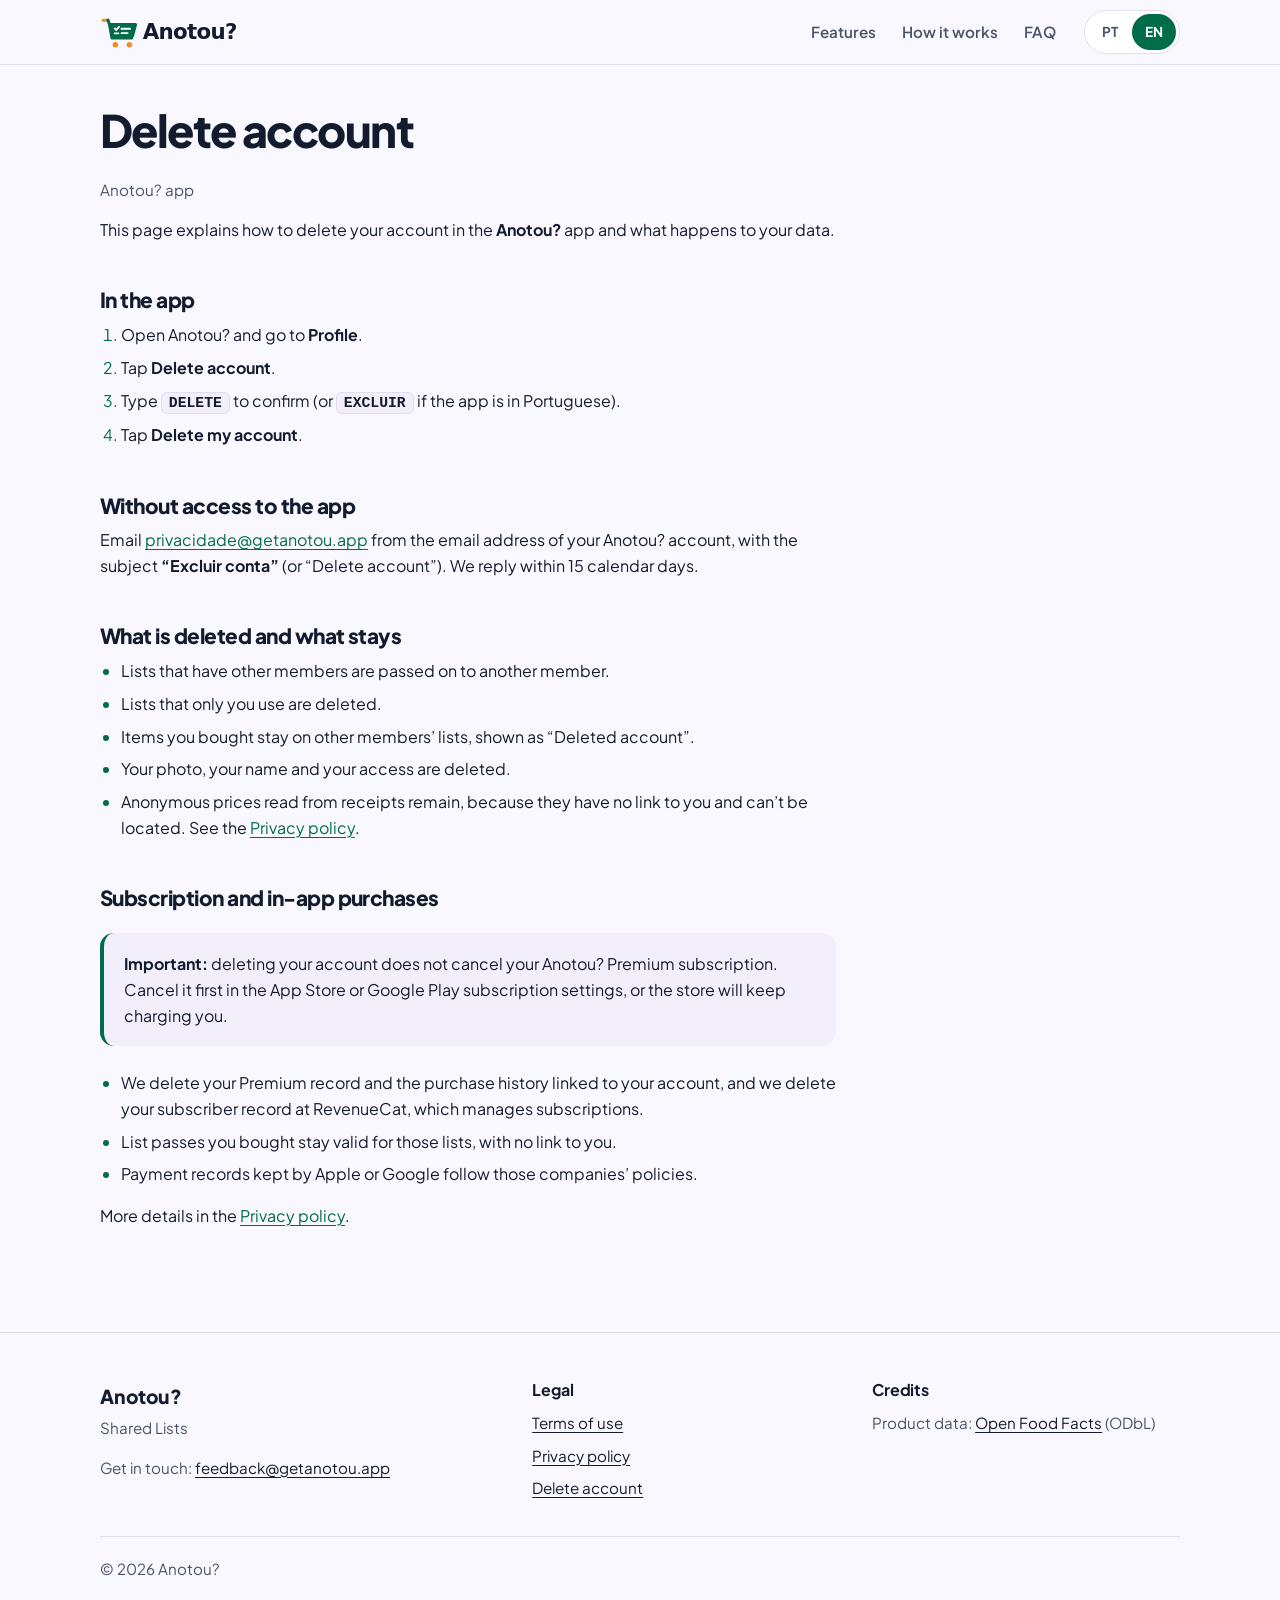
==== commit 9a41f488: "docs: update because privacy information" ====
--- a/delete-account/index.html
+++ b/delete-account/index.html
@@ -87,12 +87,13 @@
   <li>As listas que só você usa são apagadas.</li>
   <li>Os itens que você comprou continuam nas listas dos outros membros, identificados como “Conta excluída”.</li>
   <li>Sua foto, seu nome e seu acesso são apagados.</li>
+  <li>Os preços anônimos lidos das notas fiscais continuam guardados, porque não têm ligação com você e não podem ser localizados. Veja a <a href="../privacy/">Política de privacidade</a>.</li>
 </ul>
 
 <h2>Assinatura e compras no app</h2>
 <div class="callout"><p><strong>Importante:</strong> excluir a conta não cancela a assinatura do Anotou? Premium. Cancele antes nas configurações de assinaturas da App Store ou do Google Play, senão a loja continua cobrando.</p></div>
 <ul>
-  <li>Apagamos o registro do seu Premium e o histórico de compras vinculado à sua conta, e pedimos ao RevenueCat, que gerencia as assinaturas, que exclua seus dados de assinante.</li>
+  <li>Apagamos o registro do seu Premium e o histórico de compras vinculado à sua conta, e excluímos seu cadastro de assinante no RevenueCat, que gerencia as assinaturas.</li>
   <li>Os passes de lista que você comprou continuam valendo para as listas, sem nenhum vínculo com você.</li>
   <li>Os registros de pagamento mantidos pela Apple ou pelo Google seguem as políticas dessas empresas.</li>
 </ul>
@@ -120,12 +121,13 @@
   <li>Lists that only you use are deleted.</li>
   <li>Items you bought stay on other members’ lists, shown as “Deleted account”.</li>
   <li>Your photo, your name and your access are deleted.</li>
+  <li>Anonymous prices read from receipts remain, because they have no link to you and can’t be located. See the <a href="../privacy/">Privacy policy</a>.</li>
 </ul>
 
 <h2>Subscription and in-app purchases</h2>
 <div class="callout"><p><strong>Important:</strong> deleting your account does not cancel your Anotou? Premium subscription. Cancel it first in the App Store or Google Play subscription settings, or the store will keep charging you.</p></div>
 <ul>
-  <li>We delete your Premium record and the purchase history linked to your account, and we ask RevenueCat, which manages subscriptions, to delete your subscriber data.</li>
+  <li>We delete your Premium record and the purchase history linked to your account, and we delete your subscriber record at RevenueCat, which manages subscriptions.</li>
   <li>List passes you bought stay valid for those lists, with no link to you.</li>
   <li>Payment records kept by Apple or Google follow those companies’ policies.</li>
 </ul>
--- a/assets/styles.css
+++ b/assets/styles.css
@@ -476,3 +476,21 @@
 /* Premium block (reuses the old "coming soon" layout with a solid border) */
 .soon.is-premium { border-style: solid; background: var(--surface); }
 .soon.is-premium .soon-item .icon { background: var(--primary-soft); color: var(--primary); }
+
+/* ---------- Invite fallback page (/invite/, shown at /l/<token>) ---------- */
+.invite { min-height: 62vh; display: grid; place-items: center; padding-block: 56px; }
+.invite-card { max-width: 34rem; text-align: center; }
+.invite-icon { display: block; margin: 0 auto 20px; border-radius: 18px; box-shadow: var(--shadow); }
+.invite h1 { font-size: clamp(1.7rem, 5vw, 2.4rem); font-weight: 800; letter-spacing: -0.03em; line-height: 1.15; margin: 0 0 12px; }
+.invite .lead { margin-inline: auto; }
+.invite-badges { justify-content: center; margin-top: 28px; }
+a.badge.is-live {
+  border-style: solid; border-color: var(--primary); color: var(--text); cursor: pointer; user-select: auto;
+  text-decoration: none; text-align: left;
+}
+a.badge.is-live strong { color: var(--primary); }
+a.badge.is-live:hover { background: var(--primary-soft); }
+.invite-tip {
+  margin: 24px auto 0; padding: 12px 16px; max-width: 26rem; border-radius: 14px;
+  background: var(--accent-soft); color: var(--text); font-size: 0.95rem;
+}
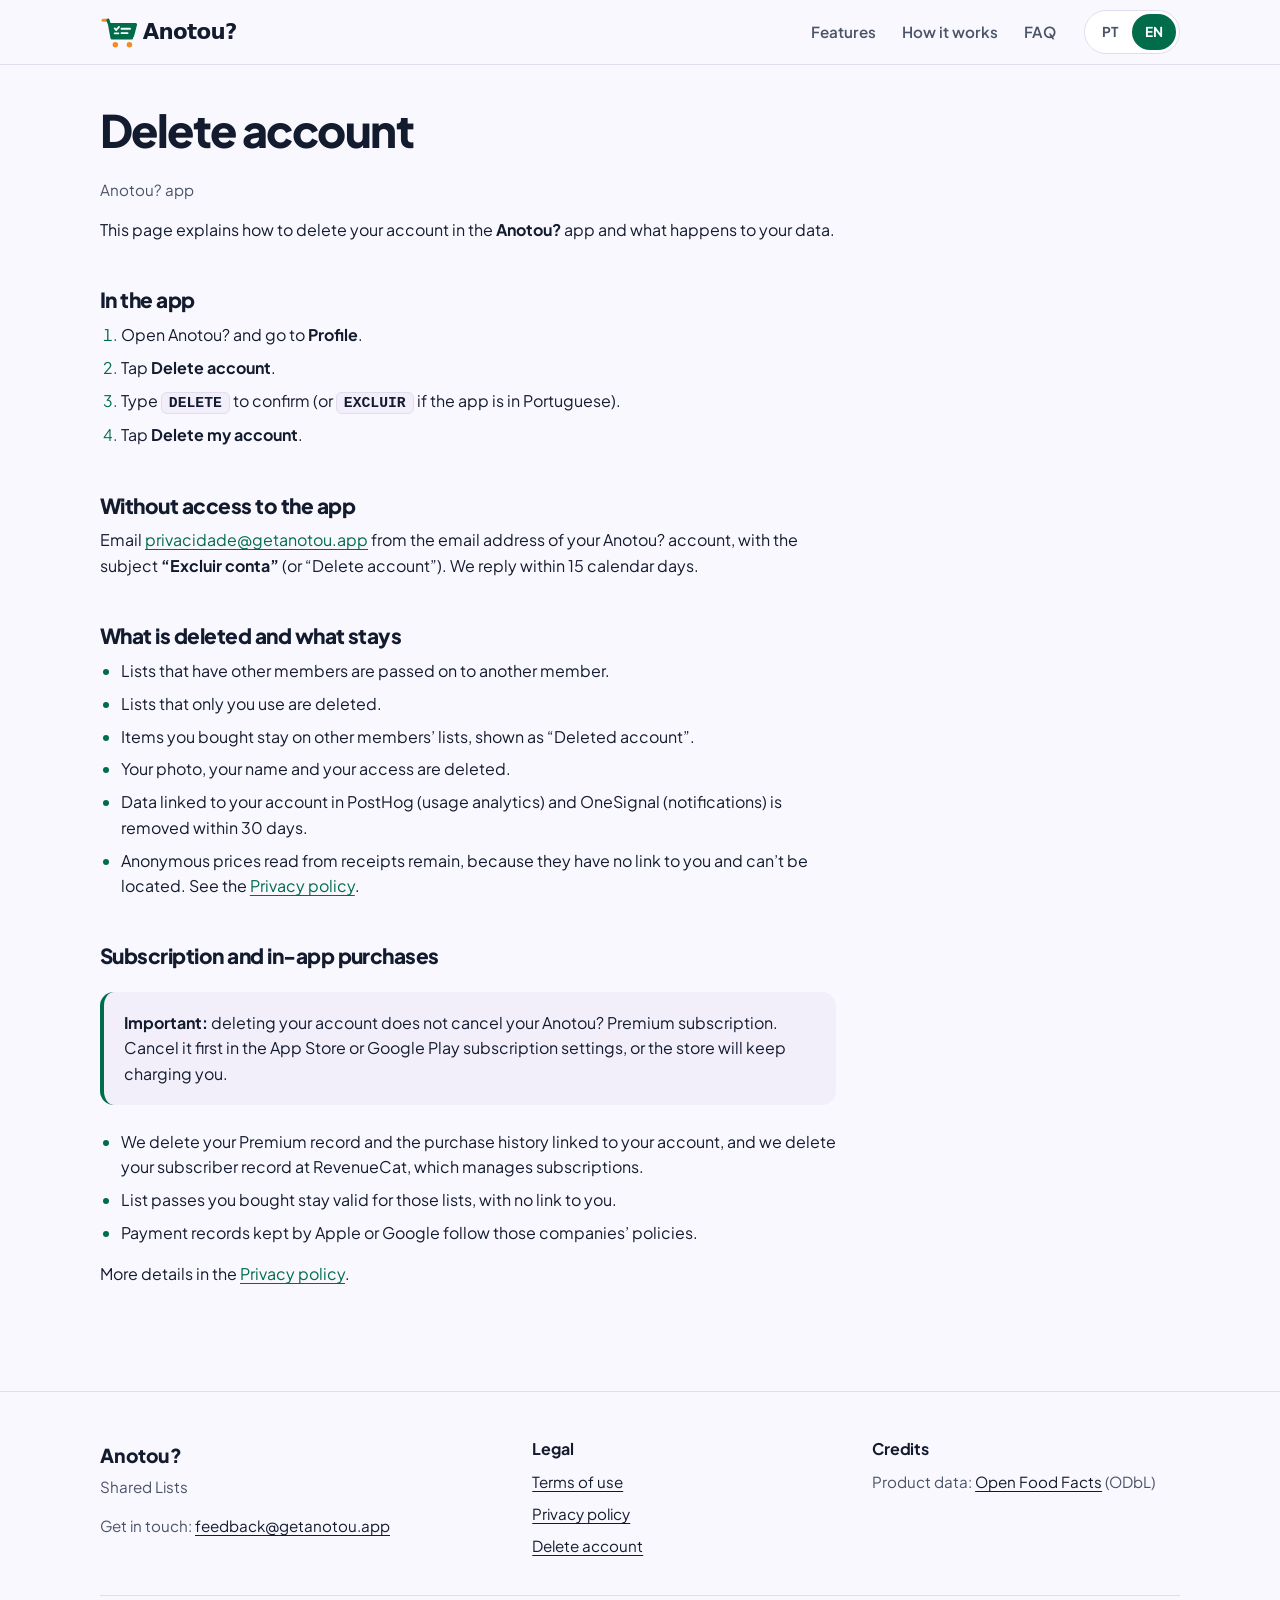
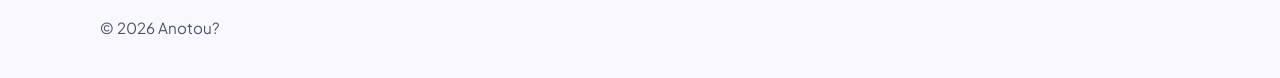
==== commit 88cb154f: "fix: privacy data and terms" ====
--- a/delete-account/index.html
+++ b/delete-account/index.html
@@ -87,6 +87,7 @@
   <li>As listas que só você usa são apagadas.</li>
   <li>Os itens que você comprou continuam nas listas dos outros membros, identificados como “Conta excluída”.</li>
   <li>Sua foto, seu nome e seu acesso são apagados.</li>
+  <li>Os dados ligados à sua conta no PostHog (análise de uso) e no OneSignal (notificações) são removidos em até 30 dias.</li>
   <li>Os preços anônimos lidos das notas fiscais continuam guardados, porque não têm ligação com você e não podem ser localizados. Veja a <a href="../privacy/">Política de privacidade</a>.</li>
 </ul>
 
@@ -121,6 +122,7 @@
   <li>Lists that only you use are deleted.</li>
   <li>Items you bought stay on other members’ lists, shown as “Deleted account”.</li>
   <li>Your photo, your name and your access are deleted.</li>
+  <li>Data linked to your account in PostHog (usage analytics) and OneSignal (notifications) is removed within 30 days.</li>
   <li>Anonymous prices read from receipts remain, because they have no link to you and can’t be located. See the <a href="../privacy/">Privacy policy</a>.</li>
 </ul>
 
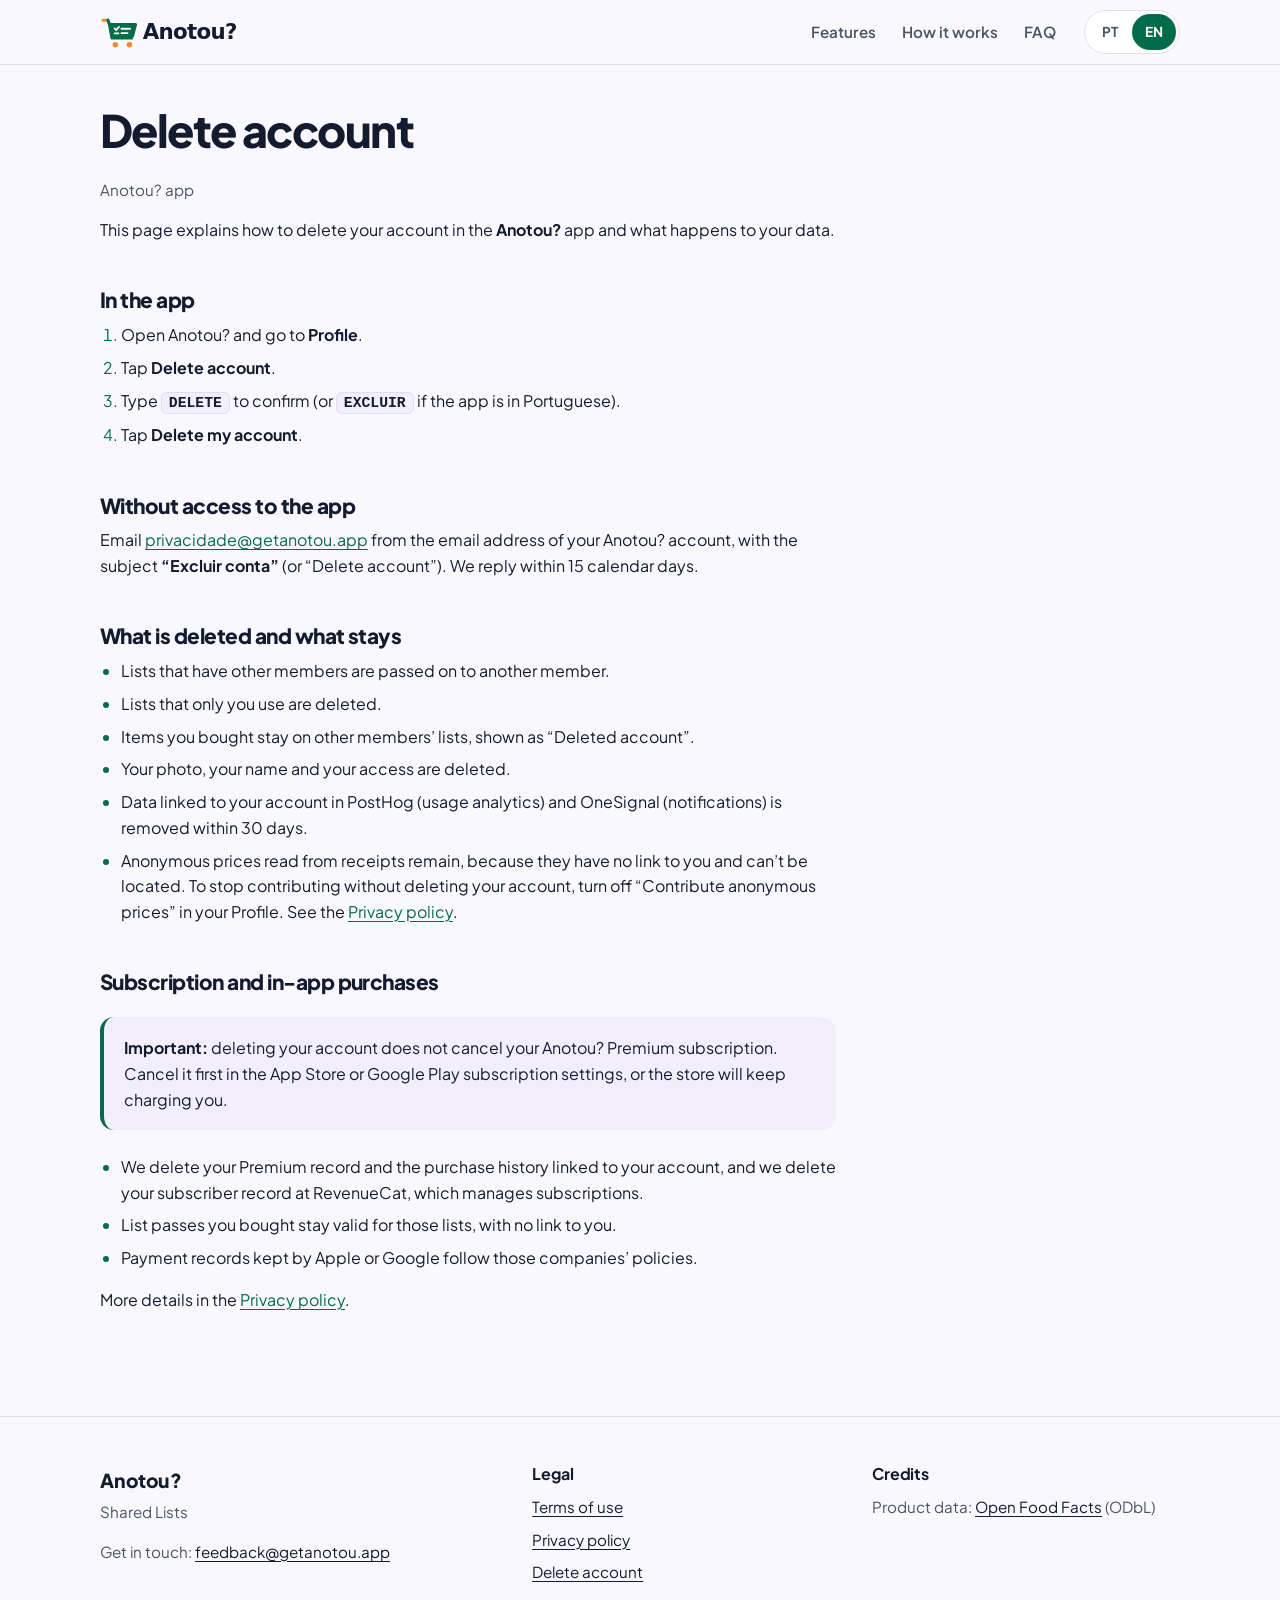
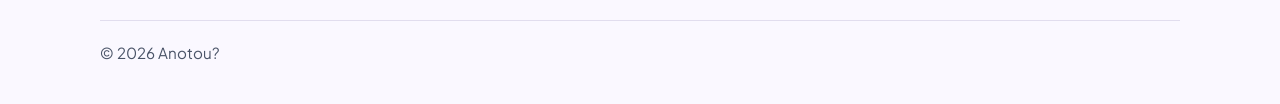
==== commit 7e5971fd: "chore: updating privacy and terms" ====
--- a/delete-account/index.html
+++ b/delete-account/index.html
@@ -88,7 +88,7 @@
   <li>Os itens que você comprou continuam nas listas dos outros membros, identificados como “Conta excluída”.</li>
   <li>Sua foto, seu nome e seu acesso são apagados.</li>
   <li>Os dados ligados à sua conta no PostHog (análise de uso) e no OneSignal (notificações) são removidos em até 30 dias.</li>
-  <li>Os preços anônimos lidos das notas fiscais continuam guardados, porque não têm ligação com você e não podem ser localizados. Veja a <a href="../privacy/">Política de privacidade</a>.</li>
+  <li>Os preços anônimos lidos das notas fiscais continuam guardados, porque não têm ligação com você e não podem ser localizados. Para deixar de contribuir sem excluir a conta, desligue “Contribuir com preços anônimos” no Perfil. Veja a <a href="../privacy/">Política de privacidade</a>.</li>
 </ul>
 
 <h2>Assinatura e compras no app</h2>
@@ -123,7 +123,7 @@
   <li>Items you bought stay on other members’ lists, shown as “Deleted account”.</li>
   <li>Your photo, your name and your access are deleted.</li>
   <li>Data linked to your account in PostHog (usage analytics) and OneSignal (notifications) is removed within 30 days.</li>
-  <li>Anonymous prices read from receipts remain, because they have no link to you and can’t be located. See the <a href="../privacy/">Privacy policy</a>.</li>
+  <li>Anonymous prices read from receipts remain, because they have no link to you and can’t be located. To stop contributing without deleting your account, turn off “Contribute anonymous prices” in your Profile. See the <a href="../privacy/">Privacy policy</a>.</li>
 </ul>
 
 <h2>Subscription and in-app purchases</h2>
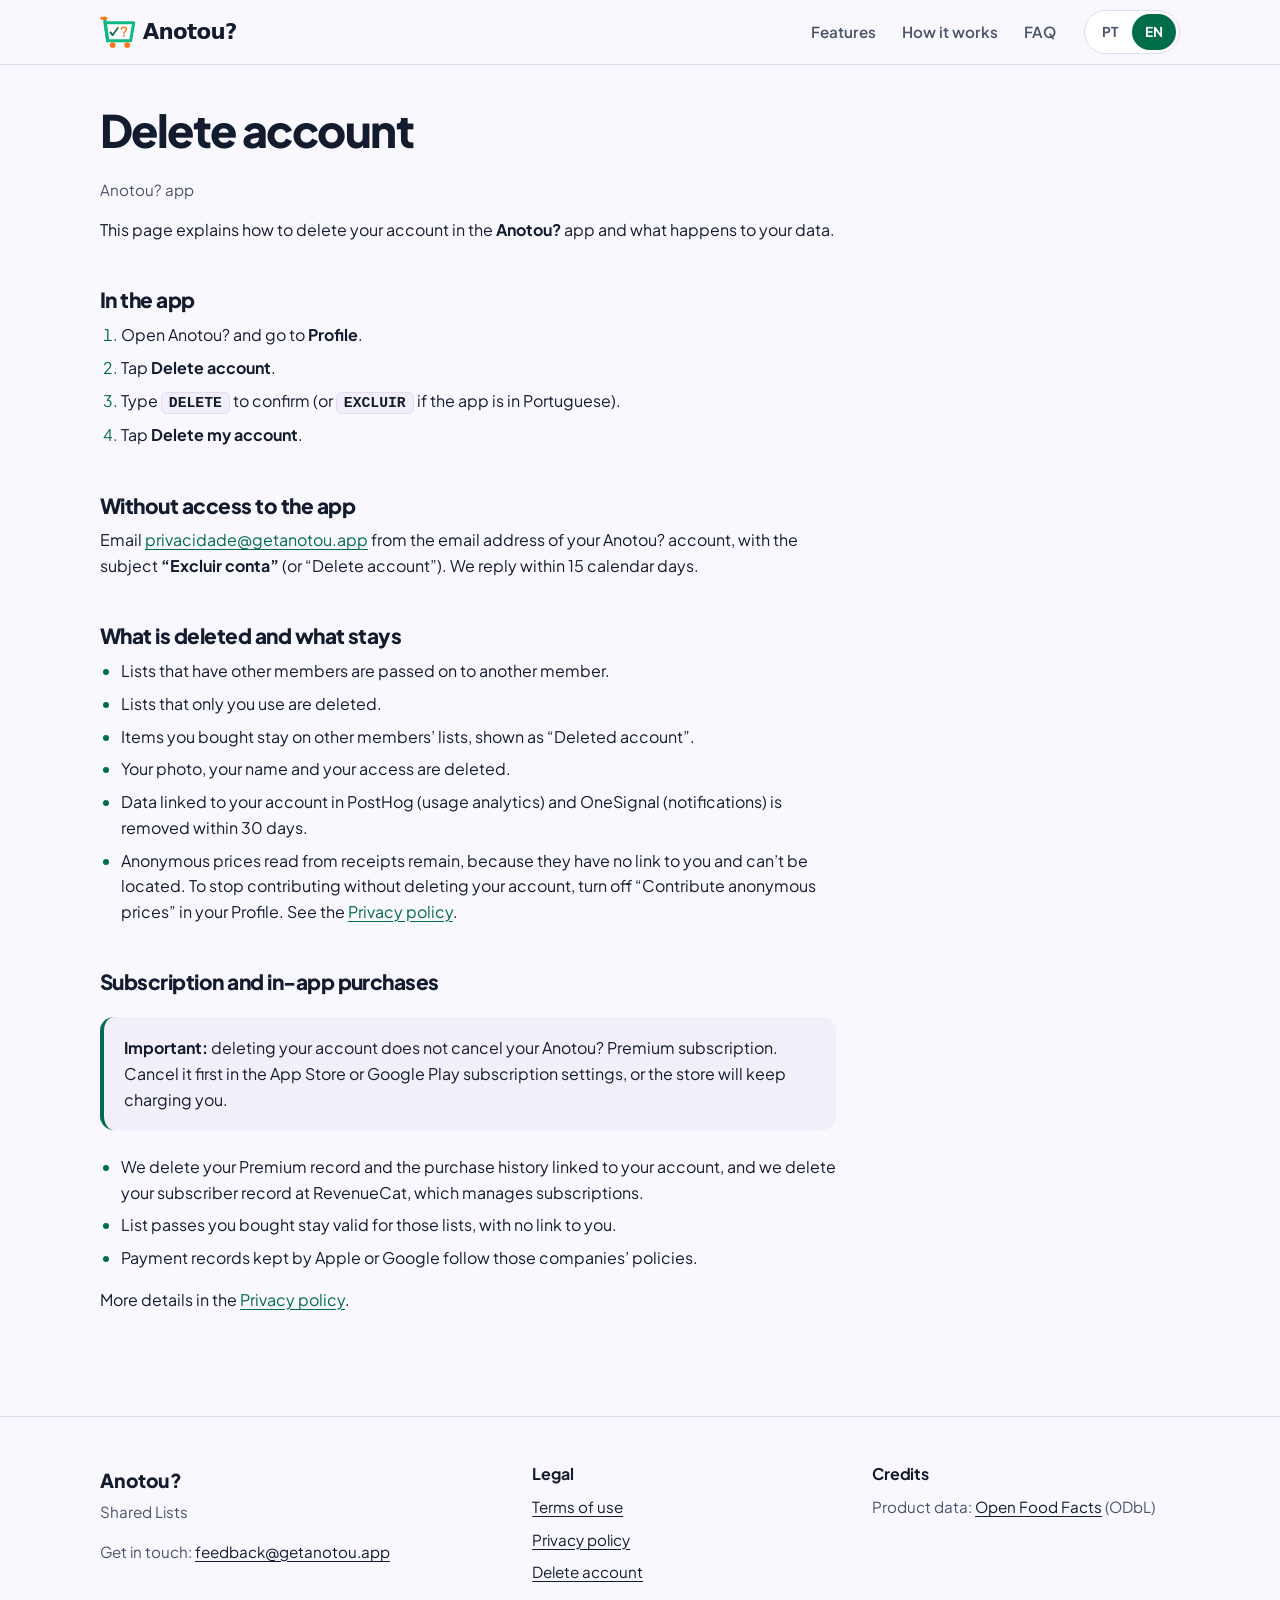
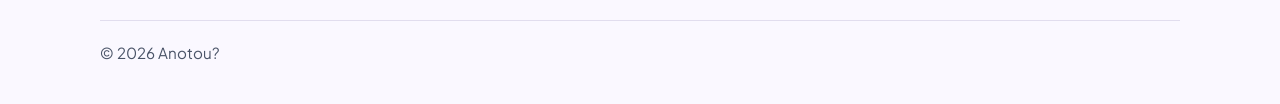
==== commit 80c3c8d1: "fix(brand): replace provisional assets with official Anotou logo - use official launcher icon for ap" ====
--- a/delete-account/index.html
+++ b/delete-account/index.html
@@ -20,7 +20,7 @@
 <meta property="og:url" content="https://getanotou.app/delete-account/">
 <meta property="og:title" content="Excluir conta — Anotou?">
 <meta property="og:description" content="Como excluir sua conta do app Anotou? e o que acontece com seus dados.">
-<meta property="og:image" content="https://getanotou.app/assets/og-image.png">
+<meta property="og:image" content="https://getanotou.app/assets/og-image-v2.png">
 <meta property="og:image:width" content="1200">
 <meta property="og:image:height" content="630">
 <meta property="og:image:alt" content="Anotou? — Listas Compartilhadas / Shared Lists">
@@ -29,7 +29,7 @@
 <meta name="twitter:card" content="summary_large_image">
 <meta name="twitter:title" content="Excluir conta — Anotou?">
 <meta name="twitter:description" content="Como excluir sua conta do app Anotou? e o que acontece com seus dados.">
-<meta name="twitter:image" content="https://getanotou.app/assets/og-image.png">
+<meta name="twitter:image" content="https://getanotou.app/assets/og-image-v2.png">
 <meta name="twitter:image:alt" content="Anotou? — Listas Compartilhadas / Shared Lists">
 
 <link rel="preconnect" href="https://fonts.googleapis.com">
--- a/assets/styles.css
+++ b/assets/styles.css
@@ -131,15 +131,14 @@
 .tagline::before { content: ""; width: 10px; height: 10px; border-radius: 50%; background: var(--accent); }
 .hero h1 { font-size: clamp(2.3rem, 7vw, 4.1rem); font-weight: 800; letter-spacing: -0.04em; max-width: 14ch; }
 .lead { font-size: clamp(1.05rem, 2.2vw, 1.25rem); color: var(--muted); max-width: 34em; }
-.badges { display: flex; flex-wrap: wrap; gap: 12px; list-style: none; padding: 0; margin: 32px 0 0; }
-.badge {
-  display: flex; flex-direction: column; justify-content: center;
-  min-width: 172px; padding: 10px 18px; line-height: 1.25;
-  border: 1.5px dashed var(--border); border-radius: 14px; background: var(--surface); color: var(--muted);
-  cursor: default; user-select: none;
-}
-.badge small { font-size: 0.78rem; font-weight: 600; }
-.badge strong { font-size: 1.15rem; font-weight: 800; color: var(--muted); }
+/* Store badges: official artwork, never filtered/faded/clipped. Clear space >= 1/4 of badge height. */
+.store-badges { --badge-h: 44px; margin: 32px 0 0; min-height: calc(var(--badge-h) * 1.5 + 22px); /* room for the text link, so the swap does not shift the page */ }
+.store-row { display: flex; flex-wrap: wrap; align-items: center; }
+.store-badge { display: inline-block; padding: calc(var(--badge-h) / 4); line-height: 0; }
+.store-badge img { display: block; height: var(--badge-h); width: auto; }
+.store-also-line { margin: 0; padding-inline: calc(var(--badge-h) / 4); font-size: 0.9rem; }
+.store-also { color: var(--muted); text-decoration: underline; text-underline-offset: 3px; }
+.store-also:hover { color: var(--text); }
 .hero-visual { position: relative; display: flex; justify-content: center; isolation: isolate; }
 .hero-visual::before {
   content: ""; position: absolute; z-index: -1; inset: 6% -10%;
@@ -483,13 +482,9 @@
 .invite-icon { display: block; margin: 0 auto 20px; border-radius: 18px; box-shadow: var(--shadow); }
 .invite h1 { font-size: clamp(1.7rem, 5vw, 2.4rem); font-weight: 800; letter-spacing: -0.03em; line-height: 1.15; margin: 0 0 12px; }
 .invite .lead { margin-inline: auto; }
-.invite-badges { justify-content: center; margin-top: 28px; }
-a.badge.is-live {
-  border-style: solid; border-color: var(--primary); color: var(--text); cursor: pointer; user-select: auto;
-  text-decoration: none; text-align: left;
-}
-a.badge.is-live strong { color: var(--primary); }
-a.badge.is-live:hover { background: var(--primary-soft); }
+.invite-badges { margin-top: 28px; }
+.invite-badges .store-row { justify-content: center; }
+.invite-badges .store-also-line { text-align: center; }
 .invite-tip {
   margin: 24px auto 0; padding: 12px 16px; max-width: 26rem; border-radius: 14px;
   background: var(--accent-soft); color: var(--text); font-size: 0.95rem;
